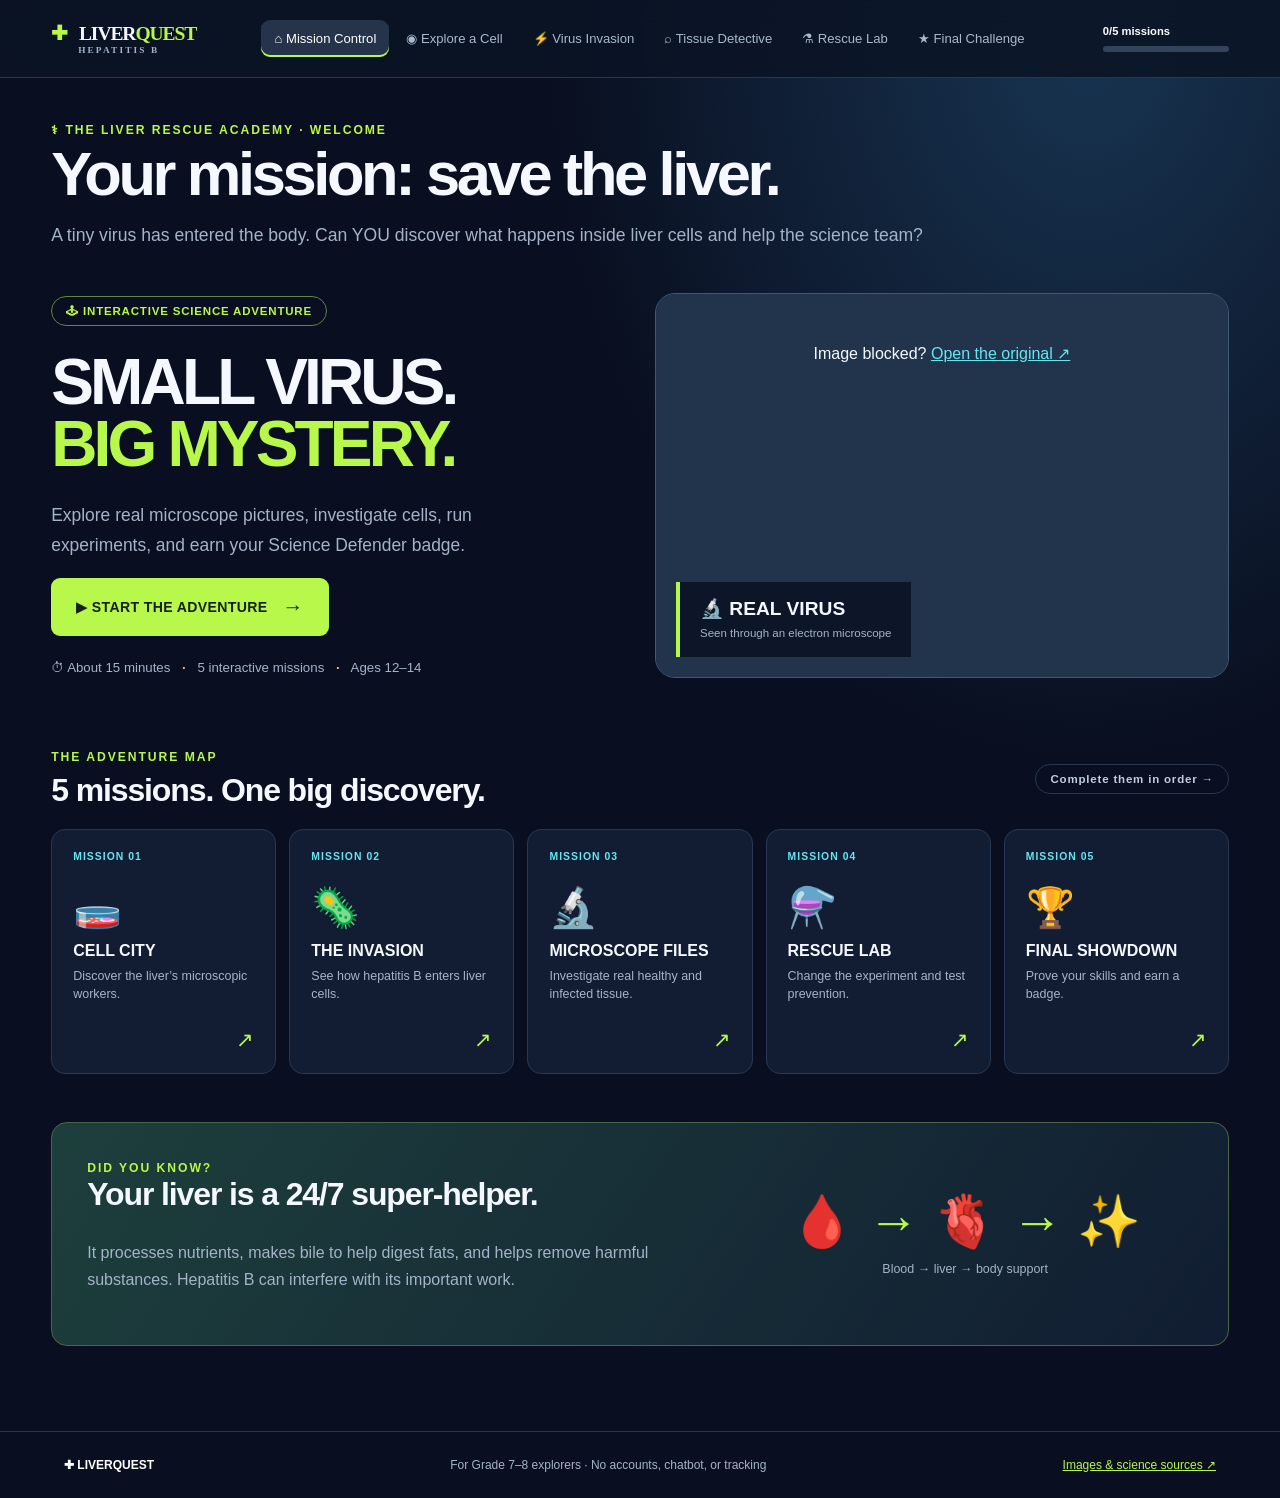
==== index.html @ 4922eaa5 "Add files via upload" ====
<!doctype html><html lang="en"><head><meta charset="utf-8"><meta name="viewport" content="width=device-width, initial-scale=1"><meta name="theme-color" content="#090f20"><meta name="description" content="A fun interactive Grade 7 and 8 science adventure to explore how hepatitis B affects cells and liver tissues."><link rel="stylesheet" href="style.css"><title>LiverQuest | Hepatitis B</title></head><body><div id="app"></div><script src="site.js" defer></script></body></html>
---- style.css ----
:root{--bg:#090f20;--panel:#121d34;--panel2:#182640;--line:#283852;--text:#f5f8ff;--muted:#a5b3c8;--lime:#b7f84a;--cyan:#64e6f1;--orange:#ffbb66;--pink:#ff8db0}*{box-sizing:border-box}html{scroll-behavior:smooth}body{margin:0;background:radial-gradient(ellipse at 85% 2%,#183451 0,transparent 35%),var(--bg);font:16px 'DM Sans',Arial,sans-serif;color:var(--text)}a{color:inherit}button,input{font:inherit}button{cursor:pointer}button:disabled{opacity:.45;cursor:not-allowed}button:focus-visible,a:focus-visible,input:focus-visible{outline:3px solid var(--lime);outline-offset:3px}h1,h2,h3,p{margin-top:0}h1,h2,h3{font-family:'Space Grotesk',Arial,sans-serif}h1{font-size:clamp(2.2rem,4.8vw,4rem);line-height:1.05;margin:.3rem 0 .9rem;letter-spacing:-.055em}h2{font-size:clamp(1.45rem,2.5vw,2.3rem);letter-spacing:-.035em}h3{font-size:1.2rem}p{color:var(--muted);line-height:1.7}strong,b{color:#fff}.site{max-width:1600px;margin:auto}.topbar{display:flex;align-items:center;gap:32px;border-bottom:1px solid var(--line);padding:20px clamp(18px,4vw,64px);background:#0b1426dd;position:sticky;top:0;z-index:10;backdrop-filter:blur(12px)}.logo{font-family:'Space Grotesk';font-size:1.22rem;text-decoration:none;font-weight:700;letter-spacing:-.055em;white-space:nowrap}.logo-icon{color:var(--lime);margin-right:8px}.logo .accent{color:var(--lime)}.logo small{display:block;letter-spacing:.23em;color:var(--muted);font-size:.58rem;padding-left:27px}.topbar nav{flex:1;display:flex;justify-content:center;gap:4px;flex-wrap:wrap}.topbar nav a{color:#aab9cd;text-decoration:none;font-size:.82rem;padding:11px 13px;border-radius:9px;transition:.2s}.topbar nav a:hover,.topbar nav a.active{background:#25334b;color:#fff}.topbar nav a.active{box-shadow:inset 0 -2px var(--lime)}.top-progress{width:126px;font-size:.7rem;white-space:nowrap}.progress-track{background:#33435b;height:6px;border-radius:100px;overflow:hidden;margin-top:9px}.progress-fill{background:var(--lime);height:100%;width:0;transition:width .3s}main{max-width:1320px;margin:auto;padding:45px clamp(18px,4vw,64px) 85px}.pagehead{margin-bottom:42px;max-width:900px}.pagehead>p{font-size:1.1rem}.eyebrow{color:var(--lime);font-size:.76rem;letter-spacing:.16em;font-weight:800}.pill,.chip{display:inline-flex;padding:8px 14px;border:1px solid #5f8547;border-radius:100px;font-size:.72rem;color:var(--lime);letter-spacing:.07em;font-weight:800}.chip{color:#c1cbe2;border-color:var(--line);white-space:nowrap}.btn{display:inline-flex;align-items:center;justify-content:center;gap:15px;padding:17px 25px;border-radius:9px;font-weight:800;text-decoration:none;border:0;font-size:.88rem;letter-spacing:.025em;transition:transform .2s}.btn:hover:not(:disabled){transform:translateY(-2px)}.btn.primary{background:var(--lime);color:#15221a}.btn.primary span{font-size:1.3rem}.btn.secondary{color:#fff;background:#253854;border:1px solid #49627c}.hero-grid{display:grid;grid-template-columns:1fr 1fr;gap:30px;align-items:stretch;min-height:370px}.hero-copy{display:flex;flex-direction:column;align-items:flex-start;justify-content:center}.hero-copy h2{font-size:clamp(2.7rem,5vw,5.4rem);line-height:.98;margin:25px 0;letter-spacing:-.06em}.hero-copy h2 em{font-style:normal;color:var(--lime)}.hero-copy p{max-width:470px;font-size:1.09rem}.hero-meta{font-size:.83rem;color:var(--muted);margin-top:24px}.hero-meta b{padding:0 8px;color:var(--orange)}.hero-photo{position:relative;background:#182b45;border-radius:20px;overflow:hidden;min-height:385px;border:1px solid #3e5976}.photo{background:#22344b;overflow:hidden}.photo img{display:block;width:100%;height:100%;object-fit:cover}.hero-photo>.photo{height:100%}.hero-photo img{object-fit:cover;filter:saturate(1.15)}.floating-label{position:absolute;bottom:20px;left:20px;background:#0b1427e9;padding:15px 20px;border-left:4px solid var(--lime);font-size:1.2rem;font-weight:800}.floating-label small{font-size:.72rem;color:var(--muted);font-weight:500}.section{margin-top:72px}.sectionline{display:flex;justify-content:space-between;align-items:center;gap:16px;margin-bottom:20px}.sectionline h2{margin:8px 0 0}.mission-grid{display:grid;grid-template-columns:repeat(5,1fr);gap:13px}.mission-card{background:var(--panel);border:1px solid var(--line);border-radius:14px;padding:21px;min-height:245px;display:flex;flex-direction:column;text-decoration:none;position:relative;transition:.2s}.mission-card:hover{background:#1a2a46;transform:translateY(-4px);border-color:var(--lime)}.mission-card.done{border-color:var(--lime)}.mission-card.done:after{content:'✓ COMPLETE';color:var(--lime);font-size:.65rem;position:absolute;top:21px;right:12px}.mission-no{font-size:.65rem;color:var(--cyan);letter-spacing:.1em;font-weight:800}.mission-icon{font-size:2.45rem;margin:23px 0 11px}.mission-card h3{font-size:1rem;margin-bottom:7px}.mission-card p{font-size:.78rem;line-height:1.5;margin-bottom:5px}.card-arrow{margin-top:auto;text-align:right;color:var(--lime);font-size:1.3rem}.fact-banner{border-radius:16px;border:1px solid #49664a;background:linear-gradient(125deg,#1d3f3c,#111d32);margin-top:48px;padding:35px;display:grid;grid-template-columns:1fr .7fr;align-items:center}.fact-banner p{max-width:570px}.fact-figure{text-align:center;font-size:3.2rem;color:var(--lime)}.fact-figure span{color:var(--lime)}.fact-figure small{display:block;color:var(--muted);font-size:.78rem;margin-top:10px}.two-col{display:grid;grid-template-columns:1.05fr .95fr;gap:24px;align-items:stretch}.two-col.compact{align-items:center;margin-top:20px}.panel{background:linear-gradient(165deg,#15213a,#10192e);border:1px solid var(--line);border-radius:17px;padding:26px;min-width:0}.panel-title{display:flex;gap:16px;align-items:center;margin-bottom:18px}.panel-title>span{font-size:2rem}.panel-title strong{display:block;font-family:'Space Grotesk'}.panel-title small{color:var(--muted);font-size:.83rem;line-height:1.6}.cell-stage{height:360px;border-radius:15px;display:grid;place-items:center;background:radial-gradient(circle,#22476b,#0c2137 72%);overflow:hidden}.cell-body{width:260px;height:260px;position:relative;background:#eea9ca;border:11px solid #f7d57b;transform:rotate(-10deg);border-radius:43% 56% 50% 43%;box-shadow:0 0 0 8px #f7bb7b22, inset 0 0 55px #ef75af}.cell-nucleus{position:absolute;top:70px;left:76px;width:100px;height:100px;background:radial-gradient(circle at 60% 40%,#6537a2 14%,#9b5bbc 16%,#b270db 70%);border-radius:50%;border:5px solid #7635ae}.mito{position:absolute;width:48px;height:24px;background:#ffa84d;border:3px solid #9a4b25;border-radius:70%;transform:rotate(30deg)}.m1{top:30px;left:30px}.m2{bottom:35px;right:28px}.m3{bottom:45px;left:18px}.hotspot{position:absolute;z-index:3;width:38px;height:38px;border-radius:50%;border:3px solid white;background:var(--lime);color:#12221b;font-weight:900;box-shadow:0 0 0 7px #b7f84a44;animation:pulse 2s infinite}.hotspot.visited{background:var(--cyan)}@keyframes pulse{50%{box-shadow:0 0 0 12px #b7f84a20}}.nucleus{top:95px;left:122px}.membrane{top:-20px;right:40px}.mitochondria{bottom:25px;right:24px}.cyto{bottom:24px;left:58px}.micro-caption,.caption{font-size:.76rem;color:var(--muted);margin-top:11px}.micro-caption a,.credit-list a{color:var(--cyan)}.info-panel h2{margin:20px 0}.mini-science{height:178px;background:#243e50;border-radius:12px;margin-top:20px}.mini-science img{object-fit:contain}.discovery-count{font-size:.8rem;color:var(--lime);font-weight:700}.challenge{margin-top:24px}.match-game{display:grid;grid-template-columns:1fr 1fr;gap:24px}.match-game>div{display:grid;gap:11px}.match-choice,.match-target,.answer,.quiz-option,.defence{background:#1a2c49;color:#eef6ff;border:1px solid #3b5475;border-radius:11px;padding:18px;text-align:left}.match-choice:hover,.match-target:hover,.answer:hover,.quiz-option:hover,.defence:hover{border-color:var(--lime)}.match-choice.selected,.tissue-photo.selected{outline:3px solid var(--cyan)}.match-choice.correct,.match-target.correct,.quiz-option.correct,.myth.solved{border-color:var(--lime);background:#244735}.quiz-option.wrong{background:#573047;border-color:var(--pink)}.feedback{min-height:30px;color:var(--cyan);margin-top:16px}.large-photo{height:290px;border-radius:12px}.callout{border-left:4px solid var(--lime);padding:15px 18px;background:#22334c;border-radius:4px;margin:18px 0}.callout p{margin:7px 0 0}.tiny{font-size:.78rem}.story-stage{display:grid;grid-template-columns:.9fr 1.1fr;gap:30px;align-items:center}.story-art{height:265px;display:grid;place-items:center;border-radius:12px;background:radial-gradient(circle,#304d63,#152940);font-size:4rem;text-align:center}.story-stage h3{font-size:1.6rem}.story-feedback{min-height:20px}.tissue-grid{display:grid;grid-template-columns:1fr 1fr;gap:20px}.tissue-photo{border:2px solid #3b5475;background:#1b2d46;text-align:left;padding:0 0 15px;border-radius:12px;overflow:hidden;color:#fff}.tissue-photo>.photo{height:240px;margin-bottom:12px}.tissue-photo strong,.tissue-photo span{display:inline-block;margin-left:15px}.tissue-photo span{color:var(--lime);font-size:.83rem}.report{padding:20px;background:#20304a;border-radius:10px;margin:18px 0}.quiz-mini{margin-top:22px}.answer-row{display:flex;gap:12px}.answer{flex:1;text-align:center}.divider-line{height:1px;background:var(--line);margin:25px 0}.two-col.compact .photo{height:280px;border-radius:12px}.slider-label{display:block;margin:25px 0 14px}input[type=range]{width:100%;accent-color:var(--lime)}.stages{display:flex;justify-content:space-between;font-size:.76rem;color:var(--muted)}.tissue-sim{height:250px;position:relative;background:#704d78;border-radius:12px;overflow:hidden;margin:20px 0;display:grid;place-items:center}.sim-cells{display:grid;grid-template-columns:repeat(7,1fr);gap:6px;z-index:1;width:94%}.sim-cell{height:44px;border-radius:35%;background:#f1a6b9;border:3px solid #f6cad3;display:grid;place-items:center;color:#75395d;font-size:1.6rem;transform:rotate(var(--rot))}.sim-cell.affected{background:#bd7390;color:#5d2845}.scar{position:absolute;inset:0;pointer-events:none;opacity:.8}.scar-1{background:linear-gradient(120deg,transparent 45%,#eedcb2 48%,transparent 51%)}.scar-2{background:linear-gradient(120deg,transparent 40%,#eedcb2 44%,#eedcb2 47%,transparent 51%),linear-gradient(40deg,transparent 45%,#eedcb2 48%,transparent 51%)}.scar-3{background:repeating-linear-gradient(65deg,transparent 0 32px,#eedcb2 37px 43px,transparent 49px 88px)}.myth{border-bottom:1px solid var(--line);padding:14px 0}.myth>span{display:block;font-weight:700;margin-bottom:9px}.myth>div{display:flex;gap:8px}.myth button{padding:7px 13px;background:#283f5e;color:white;border:1px solid #4d6684;border-radius:7px;font-size:.75rem}.myth-note{display:block;color:var(--cyan);margin-top:8px}.choices{display:grid;grid-template-columns:repeat(3,1fr);gap:14px}.defence{text-align:center;line-height:2;font-size:1.35rem}.defence b{font-size:.95rem}.final-layout{display:grid;grid-template-columns:1.7fr .8fr;gap:24px}.question{font-size:1.5rem;margin:25px 0}.quiz-options{display:grid;gap:11px}.quiz-option{display:flex;align-items:center;gap:16px;width:100%}.quiz-option span{border-radius:8px;background:#334f67;color:var(--lime);padding:8px 12px;font-weight:800}.badge-panel{text-align:center}.badge-emblem{width:180px;height:180px;margin:20px auto 30px;border:7px double var(--lime);background:#294a39;border-radius:50%;display:flex;flex-direction:column;justify-content:center;align-items:center;color:var(--lime);font-weight:900;font-size:2.5rem;transform:rotate(-10deg);box-shadow:0 0 70px #b7f84a22}.badge-emblem span{font-size:1.1rem;line-height:1.1}.badges-earned{text-align:left;margin-top:40px}.result-emoji{font-size:4rem}.credit-list{padding:8px 0 24px}.credit-list p{padding:13px 0;border-bottom:1px solid var(--line)}footer{padding:26px 5%;border-top:1px solid var(--line);display:flex;justify-content:space-between;gap:20px;color:var(--muted);font-size:.75rem}footer a{color:var(--lime)}.toast{position:fixed;right:20px;bottom:24px;padding:17px 23px;border-radius:10px;background:#b7f84a;color:#1a2a14;font-weight:800;opacity:0;transform:translateY(15px);pointer-events:none;transition:.25s;z-index:50}.toast.show{opacity:1;transform:translateY(0)}.image-error{padding:50px 18px;text-align:center}.image-error a{color:var(--cyan)}@media(max-width:1150px){.topbar{flex-wrap:wrap}.topbar nav{order:3;width:100%;justify-content:flex-start}.topbar nav a{font-size:.76rem}.top-progress{margin-left:auto}.mission-grid{grid-template-columns:repeat(3,1fr)}}@media(max-width:720px){main{padding-top:28px}.topbar{padding:12px 18px;gap:9px}.topbar nav{overflow:auto;flex-wrap:nowrap;justify-content:flex-start}.topbar nav a{white-space:nowrap}.hero-grid,.two-col,.story-stage,.final-layout,.fact-banner{grid-template-columns:1fr}.hero-photo{min-height:260px}.hero-copy h2{font-size:3.2rem}.mission-grid{grid-template-columns:repeat(2,1fr)}.mission-card{min-height:220px}.tissue-grid,.match-game,.choices{grid-template-columns:1fr}.sectionline{align-items:flex-start;flex-direction:column}.panel{padding:18px}.pagehead{margin-bottom:25px}.tissue-photo>.photo{height:200px}footer{flex-direction:column}.cell-stage{height:305px}}
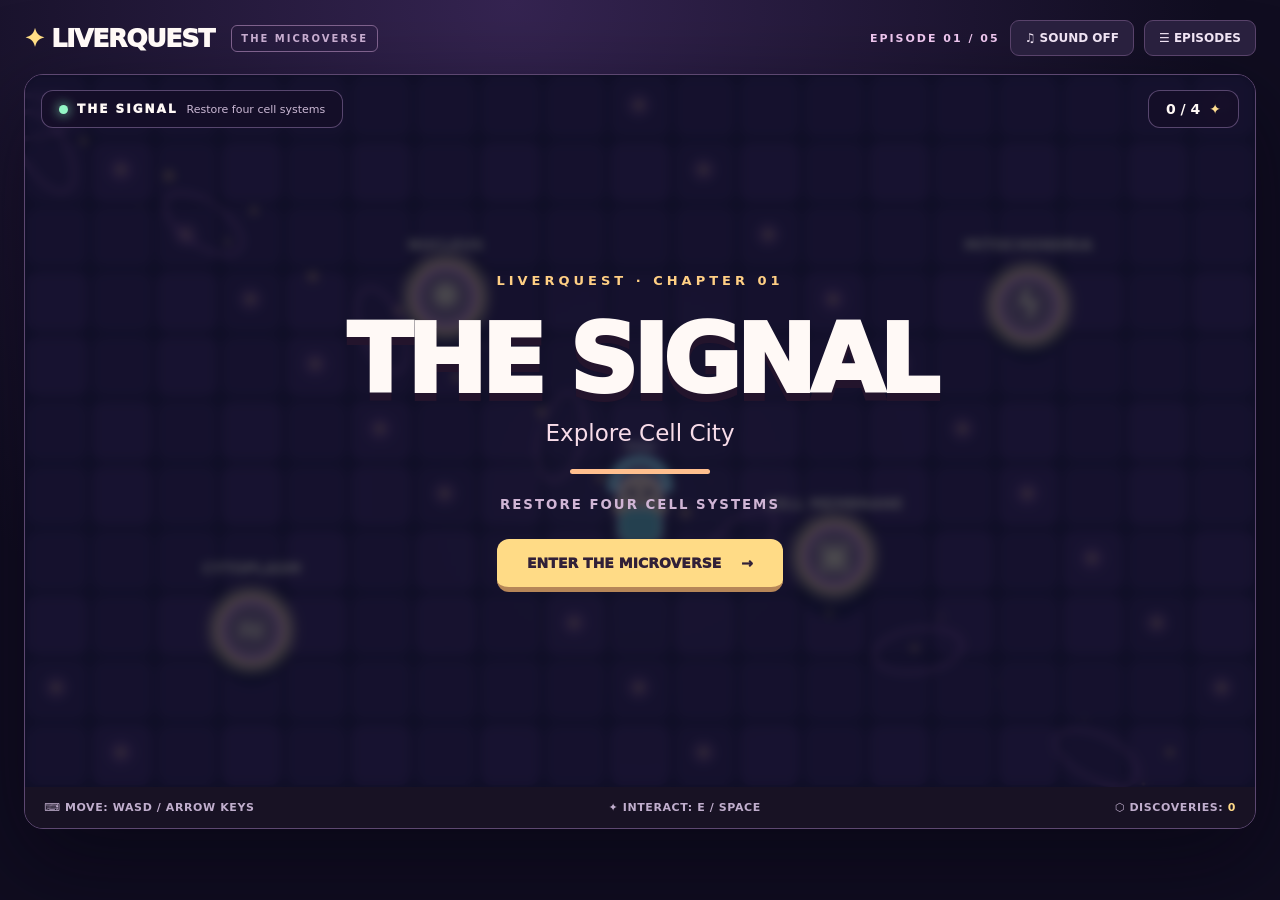
==== commit 9bd084a1: "Add files via upload" ====
--- a/index.html
+++ b/index.html
@@ -1 +1 @@
-<!doctype html><html lang="en"><head><meta charset="utf-8"><meta name="viewport" content="width=device-width, initial-scale=1"><meta name="theme-color" content="#090f20"><meta name="description" content="A fun interactive Grade 7 and 8 science adventure to explore how hepatitis B affects cells and liver tissues."><link rel="stylesheet" href="style.css"><title>LiverQuest | Hepatitis B</title></head><body><div id="app"></div><script src="site.js" defer></script></body></html>+<!doctype html><html lang="en"><head><meta charset="UTF-8"><meta name="viewport" content="width=device-width,initial-scale=1"><title>LiverQuest — The Microverse</title><link rel="stylesheet" href="game.css"></head><body><div id="app"></div><script src="game.js"></script></body></html>
--- a/game.css
+++ b/game.css
@@ -0,0 +1 @@
+:root{font-family:Inter,system-ui,Arial,sans-serif;color:#fff8f7;background:#100d20}*{box-sizing:border-box}body{margin:0;background:radial-gradient(ellipse at 40% 0%,#352451,#100d20 65%);color:#fff9f6}button{font:inherit;cursor:pointer}button:focus-visible,a:focus-visible{outline:3px solid #ffd278;outline-offset:3px}.game-shell{max-width:1440px;margin:0 auto;padding:20px 24px}.game-top{display:flex;align-items:center;justify-content:space-between;gap:15px;margin:0 0 18px;flex-wrap:wrap}.brand{font-size:25px;font-weight:1000;letter-spacing:-1.2px}.brand-star{color:#ffdd85}.tag{font-size:10px;letter-spacing:2px;font-weight:850;border:1px solid #7e618c;padding:7px 9px;border-radius:6px;margin-left:10px;color:#c7accf;vertical-align:middle}.top-right{display:flex;align-items:center;gap:10px;flex-wrap:wrap}#chapter-indicator{font-weight:900;font-size:11px;letter-spacing:2px;color:#edc5ed}.top-button{background:#29203e;border:1px solid #59436b;color:#efe3f3;padding:10px 14px;border-radius:9px;font-size:12px;font-weight:850}.game-layout{background:#211932;border:1px solid #5d4871;border-radius:19px;overflow:hidden;box-shadow:0 30px 90px #06041188}.game-stage{position:relative;overflow:hidden;background:#201635}#scene{display:block;width:100%;height:auto;aspect-ratio:1026 / 594;touch-action:none}.hud{position:absolute;top:15px;left:16px;right:16px;display:flex;justify-content:space-between;gap:8px;pointer-events:none}.hud-left,.hud-right{border:1px solid #9277ab88;background:#160f28dc;backdrop-filter:blur(8px);padding:10px 17px;border-radius:12px;display:flex;align-items:center;gap:9px}.hud-left{flex-wrap:wrap}.live-dot{width:9px;height:9px;border-radius:50%;background:#94f5c5;box-shadow:0 0 12px #94f5c5}.hud-left span:not(.live-dot){font-size:12px;letter-spacing:2px;font-weight:950}.hud-left small{font-size:11px;color:#cab8d4}.hud-right{font-size:14px;font-weight:900}.hud-medal{color:#ffde91}.game-bottom{display:flex;justify-content:space-between;flex-wrap:wrap;gap:12px;padding:14px 19px;background:#181224;color:#c0aecd;font-size:11px;font-weight:800;letter-spacing:.6px}.game-bottom b{color:#ffda88}.interaction-hint{position:absolute;bottom:14%;left:50%;transform:translateX(-50%);background:#ffdb91;color:#332341;padding:10px 18px;border-radius:10px;font-weight:950;font-size:12px;white-space:nowrap;box-shadow:0 6px 0 #9e6d4c}.interaction-hint[hidden]{display:none}.game-overlay{position:absolute;inset:0;display:grid;place-items:center;background:#090b21bb;backdrop-filter:blur(5px)}.game-overlay:empty{display:none}.chapter-card{text-align:center;padding:40px 50px;max-width:700px;animation:pop .4s ease-out}.chapter-kicker{color:#ffcf84;font-size:13px;font-weight:900;letter-spacing:4px}.chapter-big{font-size:clamp(45px,8vw,95px);font-weight:1000;letter-spacing:-5px;line-height:1.05;margin:22px 0 9px;text-shadow:0 8px 0 #23142c}.chapter-card p{font-size:23px;color:#f8dce9;margin:10px}.chapter-line{width:140px;height:5px;background:#ffbf8e;border-radius:5px;margin:23px auto}.chapter-card small{display:block;color:#d0b5d5;letter-spacing:2px;font-weight:900}.chapter-card button,.dialogue button{background:#ffdb86;border:none;border-bottom:5px solid #b68658;border-radius:12px;padding:16px 30px;margin-top:27px;font-size:14px;font-weight:1000;color:#312038}.chapter-card button span{margin-left:15px}.dialogue{position:absolute;left:2%;right:2%;bottom:3%;min-height:140px;display:flex;gap:17px;background:linear-gradient(120deg,#1c1733f5,#302248f5);border:2px solid #e9b5d4;border-radius:18px;padding:18px 25px;box-shadow:0 15px 60px #0008;z-index:5}.dialogue[hidden]{display:none}.dialog-avatar{min-width:85px;width:85px;height:85px;border-radius:20px;background:linear-gradient(130deg,#9b6be4,#59bfbe);display:grid;place-items:center;font-size:56px}.dialog-text{flex:1}.dialog-speaker{color:#ffda82;font-weight:1000;letter-spacing:2px;font-size:12px}.dialogue p{font-size:16px;line-height:1.5;color:#fff1ed;margin:8px 0}.dialogue button{margin-top:9px;padding:10px 17px;font-size:12px}.episode-modal{position:fixed;z-index:20;inset:0;background:#0c0927e8;display:grid;place-items:center;padding:18px;overflow-y:auto;backdrop-filter:blur(8px)}.episode-modal[hidden]{display:none}.episode-inner{position:relative;width:min(680px,100%);background:linear-gradient(135deg,#322449,#1a1933);padding:36px;border-radius:24px;border:2px solid #76588d;box-shadow:0 30px 70px #0009}.eyebrow{color:#f3c780;font-size:12px;font-weight:900;letter-spacing:3px}.episode-inner h2{font-size:32px;letter-spacing:-1px;margin:12px 0}.episode-inner p{color:#d9c2dc;line-height:1.6}.close-modal{position:absolute;top:16px;right:16px;background:#513958;border:0;color:#fff;border-radius:8px;padding:8px 12px}.episode-grid{display:grid;gap:10px;margin:24px 0}.episode-button{display:flex;align-items:center;gap:17px;width:100%;padding:13px 20px;background:#433052;color:white;border:1px solid #75598c;border-radius:12px;text-align:left}.episode-button:hover{background:#634674}.episode-no{font-size:24px;color:#ffcd80;font-weight:950}.episode-button b,.episode-button small{display:block}.episode-button small{color:#d8b9e0;margin-top:3px}.episode-status{margin-left:auto;font-size:26px;color:#ffda88}.episode-button.completed{border-color:#6ac9a5}.modal-foot{font-size:12px}.credit-link{color:#ffe0a6;font-weight:750}.touch{display:none;position:absolute;left:14px;right:14px;bottom:12px;align-items:end;justify-content:space-between;pointer-events:none}.touch button{pointer-events:auto;border:1px solid #ffe2b0aa;background:#251930d9;color:#fff0d7;font-size:22px;font-weight:900;border-radius:10px;touch-action:none}.dpad{display:grid;grid-template:repeat(2,48px)/repeat(3,48px);gap:4px}.dpad .up{grid-column:2;grid-row:1}.dpad .left{grid-column:1;grid-row:2}.dpad .down{grid-column:2;grid-row:2}.dpad .right{grid-column:3;grid-row:2}.touch .action{font-size:11px;padding:18px 12px;background:#e2aa69;color:#221b31;max-width:105px}@keyframes pop{from{opacity:0;transform:scale(.85)}to{opacity:1;transform:scale(1)}}@media(max-width:800px){.game-shell{padding:8px}.game-top{padding:8px}.brand{font-size:18px}.tag{display:none}.game-bottom{font-size:9px}.touch{display:flex}.hud{top:5px;left:5px;right:5px}.hud-left,.hud-right{padding:6px 8px}.hud-left small{display:none}.interaction-hint{bottom:35%;white-space:normal;max-width:80%;text-align:center;font-size:10px}.chapter-card{padding:15px}.chapter-big{letter-spacing:-2px}.chapter-card p{font-size:16px}.chapter-card button{margin-top:14px;padding:12px}.dialogue{bottom:1%;padding:10px;min-height:0}.dialog-avatar{min-width:44px;width:44px;height:44px;font-size:26px}.dialogue p{font-size:12px;margin:4px 0}.dialogue button{padding:7px;font-size:10px}.episode-inner{padding:20px}}
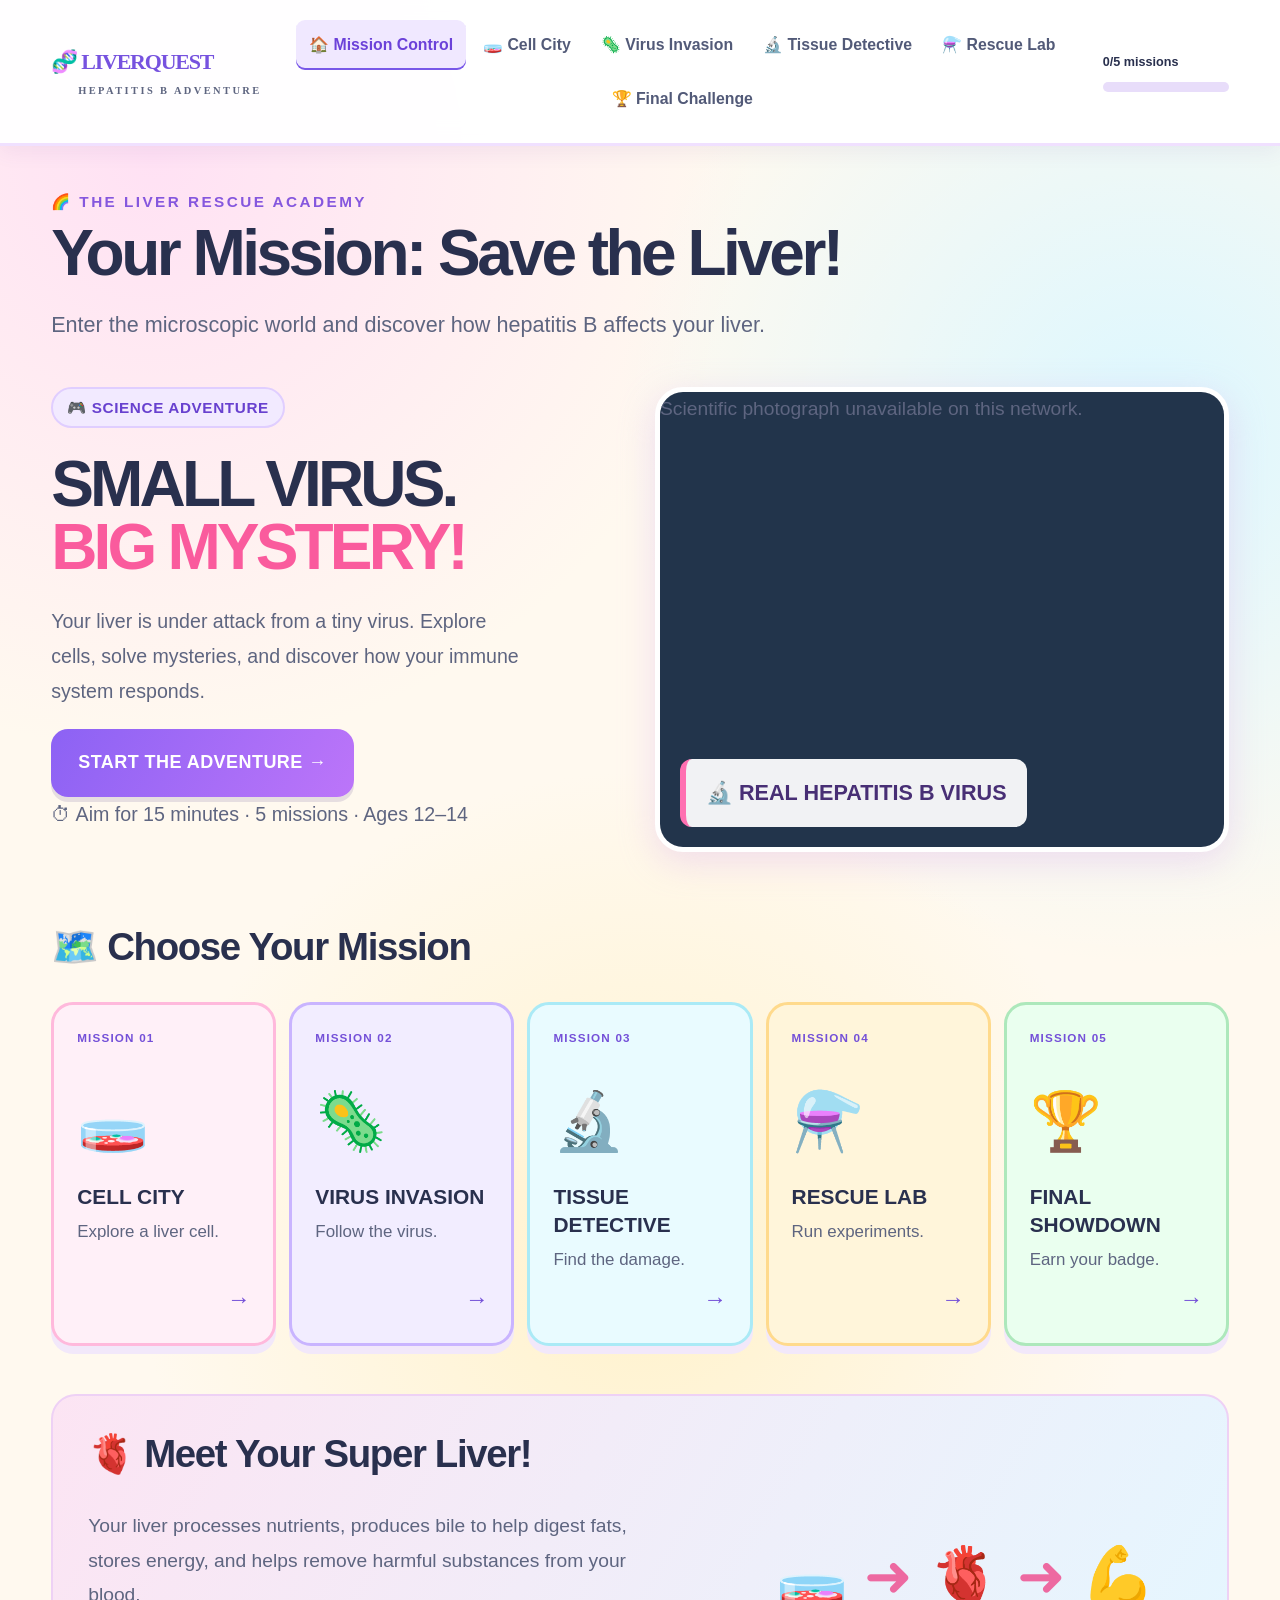
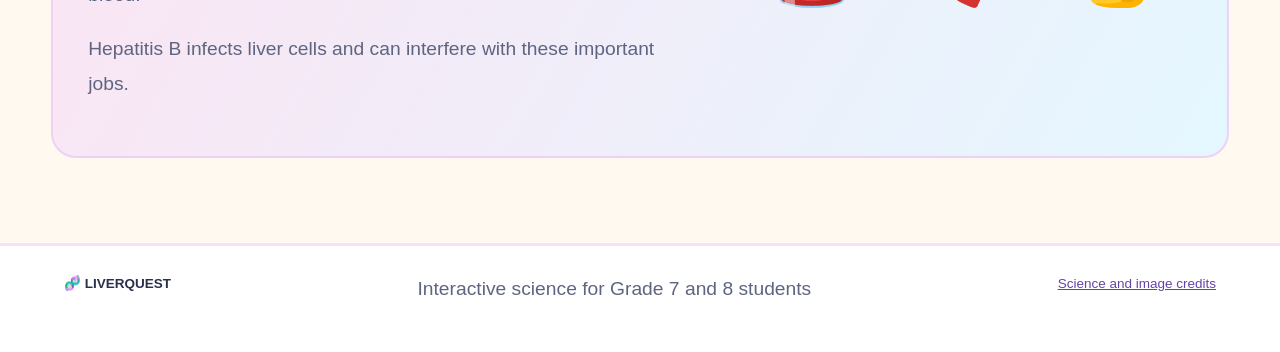
==== commit 847102b8: "Revise index.html for Hepatitis B Adventure" ====
--- a/index.html
+++ b/index.html
@@ -1 +1,14 @@
-<!doctype html><html lang="en"><head><meta charset="UTF-8"><meta name="viewport" content="width=device-width,initial-scale=1"><title>LiverQuest — The Microverse</title><link rel="stylesheet" href="game.css"></head><body><div id="app"></div><script src="game.js"></script></body></html>+
+<!DOCTYPE html>
+<html lang="en">
+<head>
+  <meta charset="UTF-8">
+  <meta name="viewport" content="width=device-width, initial-scale=1.0">
+  <title>LiverQuest — Hepatitis B Adventure</title>
+  <link rel="stylesheet" href="style.css">
+</head>
+<body>
+  <div id="app"></div>
+  <script src="site.js"></script>
+</body>
+</html>
--- a/style.css
+++ b/style.css
@@ -0,0 +1,1488 @@
+:root{--bg:#090f20;--panel:#121d34;--panel2:#182640;--line:#283852;--text:#f5f8ff;--muted:#a5b3c8;--lime:#b7f84a;--cyan:#64e6f1;--orange:#ffbb66;--pink:#ff8db0}*{box-sizing:border-box}html{scroll-behavior:smooth}body{margin:0;background:radial-gradient(ellipse at 85% 2%,#183451 0,transparent 35%),var(--bg);font:16px 'DM Sans',Arial,sans-serif;color:var(--text)}a{color:inherit}button,input{font:inherit}button{cursor:pointer}button:disabled{opacity:.45;cursor:not-allowed}button:focus-visible,a:focus-visible,input:focus-visible{outline:3px solid var(--lime);outline-offset:3px}h1,h2,h3,p{margin-top:0}h1,h2,h3{font-family:'Space Grotesk',Arial,sans-serif}h1{font-size:clamp(2.2rem,4.8vw,4rem);line-height:1.05;margin:.3rem 0 .9rem;letter-spacing:-.055em}h2{font-size:clamp(1.45rem,2.5vw,2.3rem);letter-spacing:-.035em}h3{font-size:1.2rem}p{color:var(--muted);line-height:1.7}strong,b{color:#fff}.site{max-width:1600px;margin:auto}.topbar{display:flex;align-items:center;gap:32px;border-bottom:1px solid var(--line);padding:20px clamp(18px,4vw,64px);background:#0b1426dd;position:sticky;top:0;z-index:10;backdrop-filter:blur(12px)}.logo{font-family:'Space Grotesk';font-size:1.22rem;text-decoration:none;font-weight:700;letter-spacing:-.055em;white-space:nowrap}.logo-icon{color:var(--lime);margin-right:8px}.logo .accent{color:var(--lime)}.logo small{display:block;letter-spacing:.23em;color:var(--muted);font-size:.58rem;padding-left:27px}.topbar nav{flex:1;display:flex;justify-content:center;gap:4px;flex-wrap:wrap}.topbar nav a{color:#aab9cd;text-decoration:none;font-size:.82rem;padding:11px 13px;border-radius:9px;transition:.2s}.topbar nav a:hover,.topbar nav a.active{background:#25334b;color:#fff}.topbar nav a.active{box-shadow:inset 0 -2px var(--lime)}.top-progress{width:126px;font-size:.7rem;white-space:nowrap}.progress-track{background:#33435b;height:6px;border-radius:100px;overflow:hidden;margin-top:9px}.progress-fill{background:var(--lime);height:100%;width:0;transition:width .3s}main{max-width:1320px;margin:auto;padding:45px clamp(18px,4vw,64px) 85px}.pagehead{margin-bottom:42px;max-width:900px}.pagehead>p{font-size:1.1rem}.eyebrow{color:var(--lime);font-size:.76rem;letter-spacing:.16em;font-weight:800}.pill,.chip{display:inline-flex;padding:8px 14px;border:1px solid #5f8547;border-radius:100px;font-size:.72rem;color:var(--lime);letter-spacing:.07em;font-weight:800}.chip{color:#c1cbe2;border-color:var(--line);white-space:nowrap}.btn{display:inline-flex;align-items:center;justify-content:center;gap:15px;padding:17px 25px;border-radius:9px;font-weight:800;text-decoration:none;border:0;font-size:.88rem;letter-spacing:.025em;transition:transform .2s}.btn:hover:not(:disabled){transform:translateY(-2px)}.btn.primary{background:var(--lime);color:#15221a}.btn.primary span{font-size:1.3rem}.btn.secondary{color:#fff;background:#253854;border:1px solid #49627c}.hero-grid{display:grid;grid-template-columns:1fr 1fr;gap:30px;align-items:stretch;min-height:370px}.hero-copy{display:flex;flex-direction:column;align-items:flex-start;justify-content:center}.hero-copy h2{font-size:clamp(2.7rem,5vw,5.4rem);line-height:.98;margin:25px 0;letter-spacing:-.06em}.hero-copy h2 em{font-style:normal;color:var(--lime)}.hero-copy p{max-width:470px;font-size:1.09rem}.hero-meta{font-size:.83rem;color:var(--muted);margin-top:24px}.hero-meta b{padding:0 8px;color:var(--orange)}.hero-photo{position:relative;background:#182b45;border-radius:20px;overflow:hidden;min-height:385px;border:1px solid #3e5976}.photo{background:#22344b;overflow:hidden}.photo img{display:block;width:100%;height:100%;object-fit:cover}.hero-photo>.photo{height:100%}.hero-photo img{object-fit:cover;filter:saturate(1.15)}.floating-label{position:absolute;bottom:20px;left:20px;background:#0b1427e9;padding:15px 20px;border-left:4px solid var(--lime);font-size:1.2rem;font-weight:800}.floating-label small{font-size:.72rem;color:var(--muted);font-weight:500}.section{margin-top:72px}.sectionline{display:flex;justify-content:space-between;align-items:center;gap:16px;margin-bottom:20px}.sectionline h2{margin:8px 0 0}.mission-grid{display:grid;grid-template-columns:repeat(5,1fr);gap:13px}.mission-card{background:var(--panel);border:1px solid var(--line);border-radius:14px;padding:21px;min-height:245px;display:flex;flex-direction:column;text-decoration:none;position:relative;transition:.2s}.mission-card:hover{background:#1a2a46;transform:translateY(-4px);border-color:var(--lime)}.mission-card.done{border-color:var(--lime)}.mission-card.done:after{content:'✓ COMPLETE';color:var(--lime);font-size:.65rem;position:absolute;top:21px;right:12px}.mission-no{font-size:.65rem;color:var(--cyan);letter-spacing:.1em;font-weight:800}.mission-icon{font-size:2.45rem;margin:23px 0 11px}.mission-card h3{font-size:1rem;margin-bottom:7px}.mission-card p{font-size:.78rem;line-height:1.5;margin-bottom:5px}.card-arrow{margin-top:auto;text-align:right;color:var(--lime);font-size:1.3rem}.fact-banner{border-radius:16px;border:1px solid #49664a;background:linear-gradient(125deg,#1d3f3c,#111d32);margin-top:48px;padding:35px;display:grid;grid-template-columns:1fr .7fr;align-items:center}.fact-banner p{max-width:570px}.fact-figure{text-align:center;font-size:3.2rem;color:var(--lime)}.fact-figure span{color:var(--lime)}.fact-figure small{display:block;color:var(--muted);font-size:.78rem;margin-top:10px}.two-col{display:grid;grid-template-columns:1.05fr .95fr;gap:24px;align-items:stretch}.two-col.compact{align-items:center;margin-top:20px}.panel{background:linear-gradient(165deg,#15213a,#10192e);border:1px solid var(--line);border-radius:17px;padding:26px;min-width:0}.panel-title{display:flex;gap:16px;align-items:center;margin-bottom:18px}.panel-title>span{font-size:2rem}.panel-title strong{display:block;font-family:'Space Grotesk'}.panel-title small{color:var(--muted);font-size:.83rem;line-height:1.6}.cell-stage{height:360px;border-radius:15px;display:grid;place-items:center;background:radial-gradient(circle,#22476b,#0c2137 72%);overflow:hidden}.cell-body{width:260px;height:260px;position:relative;background:#eea9ca;border:11px solid #f7d57b;transform:rotate(-10deg);border-radius:43% 56% 50% 43%;box-shadow:0 0 0 8px #f7bb7b22, inset 0 0 55px #ef75af}.cell-nucleus{position:absolute;top:70px;left:76px;width:100px;height:100px;background:radial-gradient(circle at 60% 40%,#6537a2 14%,#9b5bbc 16%,#b270db 70%);border-radius:50%;border:5px solid #7635ae}.mito{position:absolute;width:48px;height:24px;background:#ffa84d;border:3px solid #9a4b25;border-radius:70%;transform:rotate(30deg)}.m1{top:30px;left:30px}.m2{bottom:35px;right:28px}.m3{bottom:45px;left:18px}.hotspot{position:absolute;z-index:3;width:38px;height:38px;border-radius:50%;border:3px solid white;background:var(--lime);color:#12221b;font-weight:900;box-shadow:0 0 0 7px #b7f84a44;animation:pulse 2s infinite}.hotspot.visited{background:var(--cyan)}@keyframes pulse{50%{box-shadow:0 0 0 12px #b7f84a20}}.nucleus{top:95px;left:122px}.membrane{top:-20px;right:40px}.mitochondria{bottom:25px;right:24px}.cyto{bottom:24px;left:58px}.micro-caption,.caption{font-size:.76rem;color:var(--muted);margin-top:11px}.micro-caption a,.credit-list a{color:var(--cyan)}.info-panel h2{margin:20px 0}.mini-science{height:178px;background:#243e50;border-radius:12px;margin-top:20px}.mini-science img{object-fit:contain}.discovery-count{font-size:.8rem;color:var(--lime);font-weight:700}.challenge{margin-top:24px}.match-game{display:grid;grid-template-columns:1fr 1fr;gap:24px}.match-game>div{display:grid;gap:11px}.match-choice,.match-target,.answer,.quiz-option,.defence{background:#1a2c49;color:#eef6ff;border:1px solid #3b5475;border-radius:11px;padding:18px;text-align:left}.match-choice:hover,.match-target:hover,.answer:hover,.quiz-option:hover,.defence:hover{border-color:var(--lime)}.match-choice.selected,.tissue-photo.selected{outline:3px solid var(--cyan)}.match-choice.correct,.match-target.correct,.quiz-option.correct,.myth.solved{border-color:var(--lime);background:#244735}.quiz-option.wrong{background:#573047;border-color:var(--pink)}.feedback{min-height:30px;color:var(--cyan);margin-top:16px}.large-photo{height:290px;border-radius:12px}.callout{border-left:4px solid var(--lime);padding:15px 18px;background:#22334c;border-radius:4px;margin:18px 0}.callout p{margin:7px 0 0}.tiny{font-size:.78rem}.story-stage{display:grid;grid-template-columns:.9fr 1.1fr;gap:30px;align-items:center}.story-art{height:265px;display:grid;place-items:center;border-radius:12px;background:radial-gradient(circle,#304d63,#152940);font-size:4rem;text-align:center}.story-stage h3{font-size:1.6rem}.story-feedback{min-height:20px}.tissue-grid{display:grid;grid-template-columns:1fr 1fr;gap:20px}.tissue-photo{border:2px solid #3b5475;background:#1b2d46;text-align:left;padding:0 0 15px;border-radius:12px;overflow:hidden;color:#fff}.tissue-photo>.photo{height:240px;margin-bottom:12px}.tissue-photo strong,.tissue-photo span{display:inline-block;margin-left:15px}.tissue-photo span{color:var(--lime);font-size:.83rem}.report{padding:20px;background:#20304a;border-radius:10px;margin:18px 0}.quiz-mini{margin-top:22px}.answer-row{display:flex;gap:12px}.answer{flex:1;text-align:center}.divider-line{height:1px;background:var(--line);margin:25px 0}.two-col.compact .photo{height:280px;border-radius:12px}.slider-label{display:block;margin:25px 0 14px}input[type=range]{width:100%;accent-color:var(--lime)}.stages{display:flex;justify-content:space-between;font-size:.76rem;color:var(--muted)}.tissue-sim{height:250px;position:relative;background:#704d78;border-radius:12px;overflow:hidden;margin:20px 0;display:grid;place-items:center}.sim-cells{display:grid;grid-template-columns:repeat(7,1fr);gap:6px;z-index:1;width:94%}.sim-cell{height:44px;border-radius:35%;background:#f1a6b9;border:3px solid #f6cad3;display:grid;place-items:center;color:#75395d;font-size:1.6rem;transform:rotate(var(--rot))}.sim-cell.affected{background:#bd7390;color:#5d2845}.scar{position:absolute;inset:0;pointer-events:none;opacity:.8}.scar-1{background:linear-gradient(120deg,transparent 45%,#eedcb2 48%,transparent 51%)}.scar-2{background:linear-gradient(120deg,transparent 40%,#eedcb2 44%,#eedcb2 47%,transparent 51%),linear-gradient(40deg,transparent 45%,#eedcb2 48%,transparent 51%)}.scar-3{background:repeating-linear-gradient(65deg,transparent 0 32px,#eedcb2 37px 43px,transparent 49px 88px)}.myth{border-bottom:1px solid var(--line);padding:14px 0}.myth>span{display:block;font-weight:700;margin-bottom:9px}.myth>div{display:flex;gap:8px}.myth button{padding:7px 13px;background:#283f5e;color:white;border:1px solid #4d6684;border-radius:7px;font-size:.75rem}.myth-note{display:block;color:var(--cyan);margin-top:8px}.choices{display:grid;grid-template-columns:repeat(3,1fr);gap:14px}.defence{text-align:center;line-height:2;font-size:1.35rem}.defence b{font-size:.95rem}.final-layout{display:grid;grid-template-columns:1.7fr .8fr;gap:24px}.question{font-size:1.5rem;margin:25px 0}.quiz-options{display:grid;gap:11px}.quiz-option{display:flex;align-items:center;gap:16px;width:100%}.quiz-option span{border-radius:8px;background:#334f67;color:var(--lime);padding:8px 12px;font-weight:800}.badge-panel{text-align:center}.badge-emblem{width:180px;height:180px;margin:20px auto 30px;border:7px double var(--lime);background:#294a39;border-radius:50%;display:flex;flex-direction:column;justify-content:center;align-items:center;color:var(--lime);font-weight:900;font-size:2.5rem;transform:rotate(-10deg);box-shadow:0 0 70px #b7f84a22}.badge-emblem span{font-size:1.1rem;line-height:1.1}.badges-earned{text-align:left;margin-top:40px}.result-emoji{font-size:4rem}.credit-list{padding:8px 0 24px}.credit-list p{padding:13px 0;border-bottom:1px solid var(--line)}footer{padding:26px 5%;border-top:1px solid var(--line);display:flex;justify-content:space-between;gap:20px;color:var(--muted);font-size:.75rem}footer a{color:var(--lime)}.toast{position:fixed;right:20px;bottom:24px;padding:17px 23px;border-radius:10px;background:#b7f84a;color:#1a2a14;font-weight:800;opacity:0;transform:translateY(15px);pointer-events:none;transition:.25s;z-index:50}.toast.show{opacity:1;transform:translateY(0)}.image-error{padding:50px 18px;text-align:center}.image-error a{color:var(--cyan)}@media(max-width:1150px){.topbar{flex-wrap:wrap}.topbar nav{order:3;width:100%;justify-content:flex-start}.topbar nav a{font-size:.76rem}.top-progress{margin-left:auto}.mission-grid{grid-template-columns:repeat(3,1fr)}}@media(max-width:720px){main{padding-top:28px}.topbar{padding:12px 18px;gap:9px}.topbar nav{overflow:auto;flex-wrap:nowrap;justify-content:flex-start}.topbar nav a{white-space:nowrap}.hero-grid,.two-col,.story-stage,.final-layout,.fact-banner{grid-template-columns:1fr}.hero-photo{min-height:260px}.hero-copy h2{font-size:3.2rem}.mission-grid{grid-template-columns:repeat(2,1fr)}.mission-card{min-height:220px}.tissue-grid,.match-game,.choices{grid-template-columns:1fr}.sectionline{align-items:flex-start;flex-direction:column}.panel{padding:18px}.pagehead{margin-bottom:25px}.tissue-photo>.photo{height:200px}footer{flex-direction:column}.cell-stage{height:305px}}
+
+/* =========================================
+   LIVERQUEST: BRIGHT COLOURFUL THEME
+   Paste at the END of style.css
+   ========================================= */
+
+:root {
+  --bg: #fff9ef;
+  --panel: #ffffff;
+  --panel2: #fff3fc;
+  --line: #ecdff4;
+  --text: #29304e;
+  --muted: #5e6580;
+  --lime: #7858e8;
+  --cyan: #00a3aa;
+  --orange: #ffad42;
+  --pink: #ff70b1;
+}
+
+body {
+  background:
+    radial-gradient(circle at 12% 8%, #ffe1f4, transparent 28%),
+    radial-gradient(circle at 90% 22%, #dcf7ff, transparent 28%),
+    radial-gradient(circle at 50% 65%, #fff2cc, transparent 35%),
+    #fff9ef;
+  color: var(--text);
+}
+
+h1, h2, h3, strong, b {
+  color: #29304e;
+}
+
+p {
+  color: #5e6580;
+}
+
+.topbar {
+  background: rgba(255,255,255,.95);
+  border-bottom: 3px solid #f0e0ff;
+  box-shadow: 0 5px 20px rgba(96,60,150,.08);
+}
+
+.logo, .logo .accent {
+  color: #7652df;
+}
+
+.logo-icon {
+  color: #ff70b1;
+}
+
+.topbar nav a {
+  color: #525a78;
+  font-weight: 700;
+}
+
+.topbar nav a:hover,
+.topbar nav a.active {
+  color: #6b41d9;
+  background: #f0e8ff;
+}
+
+.progress-track {
+  background: #e8ddfa;
+  height: 10px;
+}
+
+.progress-fill {
+  background: linear-gradient(90deg,#ff79b8,#7b5cf1);
+}
+
+.eyebrow {
+  color: #8557de;
+}
+
+.pill, .chip {
+  color: #6841cf;
+  background: #f2eaff;
+  border: 2px solid #e0ceff;
+  letter-spacing: .04em;
+}
+
+.btn {
+  border-radius: 18px;
+  box-shadow: 0 5px 0 rgba(65,38,126,.13);
+}
+
+.btn.primary {
+  background: linear-gradient(120deg,#8c62f4,#bc75f9);
+  color: white;
+}
+
+.btn.secondary {
+  background: white;
+  color: #6841cf;
+  border: 2px solid #d7c5f9;
+}
+
+.btn:hover:not(:disabled) {
+  transform: translateY(-3px) scale(1.02);
+}
+
+.panel {
+  background: #ffffff;
+  border: 2px solid #eee0f8;
+  border-radius: 25px;
+  box-shadow: 0 10px 24px rgba(107,77,155,.08);
+}
+
+.mission-card {
+  background: white;
+  border: 3px solid #eee2f8;
+  border-radius: 24px;
+  box-shadow: 0 8px 0 #f2e8fa;
+}
+
+.mission-card:nth-child(1) {
+  background: #fff0f8;
+  border-color: #ffb9dc;
+}
+.mission-card:nth-child(2) {
+  background: #f2edff;
+  border-color: #c9b4ff;
+}
+.mission-card:nth-child(3) {
+  background: #e9fbff;
+  border-color: #aaeaf6;
+}
+.mission-card:nth-child(4) {
+  background: #fff5da;
+  border-color: #ffda8c;
+}
+.mission-card:nth-child(5) {
+  background: #eaffef;
+  border-color: #ade8bb;
+}
+
+.mission-card:hover {
+  background: #fff;
+  transform: translateY(-7px) rotate(-1deg);
+  border-color: #8a64ed;
+}
+
+.mission-no, .card-arrow,
+.mission-card.done:after {
+  color: #7450d8;
+}
+
+.mission-icon {
+  font-size: 3rem;
+}
+
+.hero-copy h2 em {
+  color: #fa5b9d;
+}
+
+.hero-photo {
+  background: #fff;
+  border: 5px solid white;
+  border-radius: 28px;
+  box-shadow: 0 10px 35px #dfb9eb70;
+}
+
+.floating-label {
+  background: #ffffffef;
+  color: #482f75;
+  border-left: 6px solid #ff70b1;
+  border-radius: 12px;
+}
+
+.floating-label small {
+  color: #59617d;
+}
+
+.fact-banner {
+  background: linear-gradient(120deg,#fce4f3,#e4f7ff);
+  border: 2px solid #eed1f5;
+  border-radius: 25px;
+}
+
+.fact-figure, .fact-figure span {
+  color: #ed69a1;
+}
+
+.cell-stage {
+  background: linear-gradient(145deg,#e6faff,#fff0fa);
+  border: 3px dashed #d7b3f5;
+  border-radius: 22px;
+}
+
+.info-panel h2 {
+  color: #6545be;
+}
+
+.match-choice,
+.match-target,
+.answer,
+.quiz-option,
+.defence {
+  background: #f6f0ff;
+  color: #37304f;
+  border: 2px solid #dbc8fa;
+  border-radius: 16px;
+  font-weight: 700;
+}
+
+.match-choice:hover,
+.match-target:hover,
+.answer:hover,
+.quiz-option:hover,
+.defence:hover {
+  background: #ebe0ff;
+  border-color: #8660ea;
+}
+
+.match-choice.selected {
+  background: #ffe3f0;
+  outline: 3px solid #ff82ba;
+}
+
+.match-choice.correct,
+.match-target.correct,
+.quiz-option.correct,
+.myth.solved {
+  background: #dcfae7;
+  border-color: #45bc85;
+}
+
+.quiz-option.wrong {
+  background: #ffe2eb;
+  border-color: #ff718c;
+}
+
+.feedback, .discovery-count {
+  color: #6841cf;
+  font-weight: 700;
+}
+
+.callout {
+  background: #f0eaff;
+  border-left: 5px solid #9868eb;
+  border-radius: 13px;
+}
+
+.report {
+  background: #effaff;
+  border: 2px solid #caedf5;
+  color: #37435f;
+  border-radius: 17px;
+}
+
+.tissue-photo {
+  background: #fff9fd;
+  border: 3px solid #e8c7f4;
+  border-radius: 19px;
+  color: #303853;
+}
+
+.tissue-photo span {
+  color: #7652df;
+}
+
+.story-art {
+  background: linear-gradient(130deg,#ffe6f5,#e1f6ff);
+  color: #392c62;
+  border: 3px solid #f1d6f6;
+}
+
+.tissue-sim {
+  background: #f8dbf2;
+}
+
+.sim-cell {
+  color: #773b6c;
+}
+
+.micro-caption, .caption, .tiny {
+  color: #646b80;
+}
+
+footer {
+  background: white;
+  border-top: 3px solid #f1e2fa;
+}
+
+footer, footer a {
+  color: #6544a5;
+}
+
+/* New Cell City image */
+.cell-city-visual {
+  background: linear-gradient(130deg,#e5f8ff,#ffecf6);
+  border-radius: 22px;
+  padding: 18px;
+  border: 3px solid #dbc5ff;
+  text-align: center;
+}
+
+.cell-city-visual img {
+  display: block;
+  width: 100%;
+  max-height: 390px;
+  object-fit: contain;
+  margin: auto;
+  background: white;
+  border-radius: 18px;
+}
+
+.cell-part-buttons {
+  display: grid;
+  grid-template-columns: repeat(2,1fr);
+  gap: 12px;
+  margin-top: 16px;
+}
+
+.cell-part-buttons button {
+  padding: 15px 10px;
+  background: white;
+  color: #4e377e;
+  border: 2px solid #d8bdf6;
+  border-radius: 16px;
+  font-weight: 800;
+  cursor: pointer;
+}
+
+.cell-part-buttons button:hover,
+.cell-part-buttons button:focus-visible {
+  background: #ffe5f2;
+  border-color: #ed78b0;
+}
+
+.cell-part-buttons button.visited {
+  background: #dcfae7;
+  border-color: #62c993;
+}
+
+.cell-city-caption {
+  margin-top: 12px;
+  font-size: .82rem;
+  color: #626783;
+}
+
+/* Beginner tissue activity */
+.tissue-kid-card {
+  background: #fff;
+  border: 3px solid #e5cdf8;
+  border-radius: 22px;
+  padding: 22px;
+  text-align: center;
+}
+
+.tissue-kid-card img {
+  width: 100%;
+  height: 220px;
+  object-fit: contain;
+  background: #faf4ff;
+  border-radius: 16px;
+}
+
+.tissue-kid-card h3 {
+  margin: 16px 0 8px;
+}
+
+.tissue-kid-card p {
+  font-size: .94rem;
+}
+
+.tissue-kid-card button {
+  background: #865fe7;
+  border: 0;
+  color: white;
+  border-radius: 14px;
+  padding: 13px 20px;
+  font-weight: 800;
+  cursor: pointer;
+}
+
+.tissue-kid-card button:hover {
+  background: #aa67ed;
+}
+
+.tissue-explainer {
+  background: #fff3d8;
+  border: 2px solid #ffd68b;
+  border-radius: 18px;
+  padding: 20px;
+  margin: 25px 0;
+}
+
+.tissue-explainer p {
+  margin-bottom: 0;
+}
+
+.tissue-discovery {
+  background: #e9fbf0;
+  padding: 18px;
+  border: 2px solid #8cdbac;
+  border-radius: 15px;
+  margin: 15px 0;
+}
+
+@media(max-width:700px) {
+  .cell-part-buttons {
+    grid-template-columns: 1fr 1fr;
+  }
+
+  .cell-city-visual img {
+    max-height: 280px;
+  }
+
+  .tissue-kid-card img {
+    height: 180px;
+  }
+}
+
+/* =========================================
+   LIVERQUEST: BRIGHT COLOURFUL THEME
+   Paste at the END of style.css
+   ========================================= */
+
+:root {
+  --bg: #fff9ef;
+  --panel: #ffffff;
+  --panel2: #fff3fc;
+  --line: #ecdff4;
+  --text: #29304e;
+  --muted: #5e6580;
+  --lime: #7858e8;
+  --cyan: #00a3aa;
+  --orange: #ffad42;
+  --pink: #ff70b1;
+}
+
+body {
+  background:
+    radial-gradient(circle at 12% 8%, #ffe1f4, transparent 28%),
+    radial-gradient(circle at 90% 22%, #dcf7ff, transparent 28%),
+    radial-gradient(circle at 50% 65%, #fff2cc, transparent 35%),
+    #fff9ef;
+  color: var(--text);
+}
+
+h1, h2, h3, strong, b {
+  color: #29304e;
+}
+
+p {
+  color: #5e6580;
+}
+
+.topbar {
+  background: rgba(255,255,255,.95);
+  border-bottom: 3px solid #f0e0ff;
+  box-shadow: 0 5px 20px rgba(96,60,150,.08);
+}
+
+.logo, .logo .accent {
+  color: #7652df;
+}
+
+.logo-icon {
+  color: #ff70b1;
+}
+
+.topbar nav a {
+  color: #525a78;
+  font-weight: 700;
+}
+
+.topbar nav a:hover,
+.topbar nav a.active {
+  color: #6b41d9;
+  background: #f0e8ff;
+}
+
+.progress-track {
+  background: #e8ddfa;
+  height: 10px;
+}
+
+.progress-fill {
+  background: linear-gradient(90deg,#ff79b8,#7b5cf1);
+}
+
+.eyebrow {
+  color: #8557de;
+}
+
+.pill, .chip {
+  color: #6841cf;
+  background: #f2eaff;
+  border: 2px solid #e0ceff;
+  letter-spacing: .04em;
+}
+
+.btn {
+  border-radius: 18px;
+  box-shadow: 0 5px 0 rgba(65,38,126,.13);
+}
+
+.btn.primary {
+  background: linear-gradient(120deg,#8c62f4,#bc75f9);
+  color: white;
+}
+
+.btn.secondary {
+  background: white;
+  color: #6841cf;
+  border: 2px solid #d7c5f9;
+}
+
+.btn:hover:not(:disabled) {
+  transform: translateY(-3px) scale(1.02);
+}
+
+.panel {
+  background: #ffffff;
+  border: 2px solid #eee0f8;
+  border-radius: 25px;
+  box-shadow: 0 10px 24px rgba(107,77,155,.08);
+}
+
+.mission-card {
+  background: white;
+  border: 3px solid #eee2f8;
+  border-radius: 24px;
+  box-shadow: 0 8px 0 #f2e8fa;
+}
+
+.mission-card:nth-child(1) {
+  background: #fff0f8;
+  border-color: #ffb9dc;
+}
+.mission-card:nth-child(2) {
+  background: #f2edff;
+  border-color: #c9b4ff;
+}
+.mission-card:nth-child(3) {
+  background: #e9fbff;
+  border-color: #aaeaf6;
+}
+.mission-card:nth-child(4) {
+  background: #fff5da;
+  border-color: #ffda8c;
+}
+.mission-card:nth-child(5) {
+  background: #eaffef;
+  border-color: #ade8bb;
+}
+
+.mission-card:hover {
+  background: #fff;
+  transform: translateY(-7px) rotate(-1deg);
+  border-color: #8a64ed;
+}
+
+.mission-no, .card-arrow,
+.mission-card.done:after {
+  color: #7450d8;
+}
+
+.mission-icon {
+  font-size: 3rem;
+}
+
+.hero-copy h2 em {
+  color: #fa5b9d;
+}
+
+.hero-photo {
+  background: #fff;
+  border: 5px solid white;
+  border-radius: 28px;
+  box-shadow: 0 10px 35px #dfb9eb70;
+}
+
+.floating-label {
+  background: #ffffffef;
+  color: #482f75;
+  border-left: 6px solid #ff70b1;
+  border-radius: 12px;
+}
+
+.floating-label small {
+  color: #59617d;
+}
+
+.fact-banner {
+  background: linear-gradient(120deg,#fce4f3,#e4f7ff);
+  border: 2px solid #eed1f5;
+  border-radius: 25px;
+}
+
+.fact-figure, .fact-figure span {
+  color: #ed69a1;
+}
+
+.cell-stage {
+  background: linear-gradient(145deg,#e6faff,#fff0fa);
+  border: 3px dashed #d7b3f5;
+  border-radius: 22px;
+}
+
+.info-panel h2 {
+  color: #6545be;
+}
+
+.match-choice,
+.match-target,
+.answer,
+.quiz-option,
+.defence {
+  background: #f6f0ff;
+  color: #37304f;
+  border: 2px solid #dbc8fa;
+  border-radius: 16px;
+  font-weight: 700;
+}
+
+.match-choice:hover,
+.match-target:hover,
+.answer:hover,
+.quiz-option:hover,
+.defence:hover {
+  background: #ebe0ff;
+  border-color: #8660ea;
+}
+
+.match-choice.selected {
+  background: #ffe3f0;
+  outline: 3px solid #ff82ba;
+}
+
+.match-choice.correct,
+.match-target.correct,
+.quiz-option.correct,
+.myth.solved {
+  background: #dcfae7;
+  border-color: #45bc85;
+}
+
+.quiz-option.wrong {
+  background: #ffe2eb;
+  border-color: #ff718c;
+}
+
+.feedback, .discovery-count {
+  color: #6841cf;
+  font-weight: 700;
+}
+
+.callout {
+  background: #f0eaff;
+  border-left: 5px solid #9868eb;
+  border-radius: 13px;
+}
+
+.report {
+  background: #effaff;
+  border: 2px solid #caedf5;
+  color: #37435f;
+  border-radius: 17px;
+}
+
+.tissue-photo {
+  background: #fff9fd;
+  border: 3px solid #e8c7f4;
+  border-radius: 19px;
+  color: #303853;
+}
+
+.tissue-photo span {
+  color: #7652df;
+}
+
+.story-art {
+  background: linear-gradient(130deg,#ffe6f5,#e1f6ff);
+  color: #392c62;
+  border: 3px solid #f1d6f6;
+}
+
+.tissue-sim {
+  background: #f8dbf2;
+}
+
+.sim-cell {
+  color: #773b6c;
+}
+
+.micro-caption, .caption, .tiny {
+  color: #646b80;
+}
+
+footer {
+  background: white;
+  border-top: 3px solid #f1e2fa;
+}
+
+footer, footer a {
+  color: #6544a5;
+}
+
+/* New Cell City image */
+.cell-city-visual {
+  background: linear-gradient(130deg,#e5f8ff,#ffecf6);
+  border-radius: 22px;
+  padding: 18px;
+  border: 3px solid #dbc5ff;
+  text-align: center;
+}
+
+.cell-city-visual img {
+  display: block;
+  width: 100%;
+  max-height: 390px;
+  object-fit: contain;
+  margin: auto;
+  background: white;
+  border-radius: 18px;
+}
+
+.cell-part-buttons {
+  display: grid;
+  grid-template-columns: repeat(2,1fr);
+  gap: 12px;
+  margin-top: 16px;
+}
+
+.cell-part-buttons button {
+  padding: 15px 10px;
+  background: white;
+  color: #4e377e;
+  border: 2px solid #d8bdf6;
+  border-radius: 16px;
+  font-weight: 800;
+  cursor: pointer;
+}
+
+.cell-part-buttons button:hover,
+.cell-part-buttons button:focus-visible {
+  background: #ffe5f2;
+  border-color: #ed78b0;
+}
+
+.cell-part-buttons button.visited {
+  background: #dcfae7;
+  border-color: #62c993;
+}
+
+.cell-city-caption {
+  margin-top: 12px;
+  font-size: .82rem;
+  color: #626783;
+}
+
+/* Beginner tissue activity */
+.tissue-kid-card {
+  background: #fff;
+  border: 3px solid #e5cdf8;
+  border-radius: 22px;
+  padding: 22px;
+  text-align: center;
+}
+
+.tissue-kid-card img {
+  width: 100%;
+  height: 220px;
+  object-fit: contain;
+  background: #faf4ff;
+  border-radius: 16px;
+}
+
+.tissue-kid-card h3 {
+  margin: 16px 0 8px;
+}
+
+.tissue-kid-card p {
+  font-size: .94rem;
+}
+
+.tissue-kid-card button {
+  background: #865fe7;
+  border: 0;
+  color: white;
+  border-radius: 14px;
+  padding: 13px 20px;
+  font-weight: 800;
+  cursor: pointer;
+}
+
+.tissue-kid-card button:hover {
+  background: #aa67ed;
+}
+
+.tissue-explainer {
+  background: #fff3d8;
+  border: 2px solid #ffd68b;
+  border-radius: 18px;
+  padding: 20px;
+  margin: 25px 0;
+}
+
+.tissue-explainer p {
+  margin-bottom: 0;
+}
+
+.tissue-discovery {
+  background: #e9fbf0;
+  padding: 18px;
+  border: 2px solid #8cdbac;
+  border-radius: 15px;
+  margin: 15px 0;
+}
+
+@media(max-width:700px) {
+  .cell-part-buttons {
+    grid-template-columns: 1fr 1fr;
+  }
+
+  .cell-city-visual img {
+    max-height: 280px;
+  }
+
+  .tissue-kid-card img {
+    height: 180px;
+  }
+}
+
+/* ==========================================
+   LIVERQUEST - VISUAL & FONT UPGRADE
+   Paste at the END of style.css
+   ========================================== */
+
+html {
+  font-size: 18px;
+  scroll-behavior: smooth;
+}
+
+body {
+  font-size: 1.05rem;
+  line-height: 1.75;
+}
+
+p, li {
+  font-size: 1.07rem;
+  line-height: 1.8;
+}
+
+h1 {
+  font-size: clamp(2.5rem, 5vw, 4.5rem);
+  line-height: 1.12;
+}
+
+h2 {
+  font-size: clamp(1.75rem, 3vw, 2.6rem);
+  line-height: 1.2;
+}
+
+h3 {
+  font-size: 1.4rem;
+  line-height: 1.35;
+}
+
+.pagehead > p {
+  font-size: 1.2rem;
+}
+
+.panel {
+  padding: clamp(22px, 3vw, 38px);
+  border-radius: 25px;
+  box-shadow: 0 10px 30px rgba(103, 65, 150, .10);
+}
+
+.btn, button {
+  font-size: 1rem;
+}
+
+.btn {
+  padding: 18px 27px;
+  border-radius: 17px;
+}
+
+.match-choice,
+.match-target,
+.quiz-option,
+.answer,
+.defence {
+  font-size: 1.05rem;
+  line-height: 1.5;
+  padding: 20px;
+}
+
+.caption,
+.micro-caption,
+.tiny {
+  font-size: .9rem;
+  line-height: 1.6;
+}
+
+.eyebrow, .pill, .chip {
+  font-size: .85rem;
+  line-height: 1.4;
+}
+
+.mission-card {
+  min-height: 280px;
+  padding: 23px;
+  border-radius: 22px;
+}
+
+.mission-card h3 {
+  font-size: 1.16rem;
+}
+
+.mission-card p {
+  font-size: .94rem;
+  line-height: 1.65;
+}
+
+.mission-icon {
+  font-size: 3.2rem;
+}
+
+.topbar nav a {
+  font-size: .88rem;
+}
+
+.panel,
+.mission-card,
+.tissue-kid-card {
+  transition: transform .2s, box-shadow .2s;
+}
+
+.mission-card:hover {
+  transform: translateY(-6px);
+  box-shadow: 0 13px 22px rgba(120, 70, 180, .16);
+}
+
+.photo img,
+.new-science-image img {
+  border-radius: 16px;
+}
+
+.large-photo {
+  height: 360px;
+}
+
+.mini-science {
+  height: 260px;
+}
+
+.cell-stage {
+  min-height: 420px;
+}
+
+.cell-city-visual img {
+  max-height: 480px;
+}
+
+.tissue-comparison {
+  gap: 24px;
+}
+
+.tissue-picture {
+  min-height: 300px;
+}
+
+.tissue-key {
+  font-size: 1rem;
+  line-height: 1.9;
+}
+
+.tissue-activity-button,
+.cell-discover,
+.cell-part-buttons button {
+  font-size: 1rem;
+  padding: 17px;
+}
+
+.science-expansion {
+  margin: 28px 0;
+  padding: clamp(22px, 3vw, 34px);
+  border: 3px solid #e4c9fb;
+  border-radius: 25px;
+  background: linear-gradient(135deg, #ffffff, #fff1fa);
+  box-shadow: 0 8px 24px rgba(100, 65, 150, .09);
+}
+
+.science-expansion h2 {
+  color: #7041bd;
+}
+
+.science-expansion h3 {
+  color: #6840b3;
+}
+
+.science-expansion p {
+  color: #4b526a;
+}
+
+.science-highlight {
+  border-left: 6px solid #ff91c1;
+  background: #fff0f7;
+  padding: 18px 22px;
+  border-radius: 12px;
+  margin: 18px 0;
+}
+
+.science-options {
+  display: grid;
+  gap: 13px;
+  margin: 18px 0;
+}
+
+.science-option {
+  width: 100%;
+  text-align: left;
+  padding: 20px;
+  background: #f5eeff;
+  border: 2px solid #ceb2f5;
+  color: #403164;
+  border-radius: 17px;
+  font-size: 1.07rem;
+  font-weight: 700;
+  cursor: pointer;
+}
+
+.science-option:hover {
+  background: #eadbff;
+  border-color: #8b63e9;
+}
+
+.science-option:disabled {
+  opacity: 1;
+  cursor: default;
+}
+
+.science-option.correct {
+  background: #d7f9e4;
+  border-color: #32ad76;
+}
+
+.science-option.wrong {
+  background: #ffe3ec;
+  border-color: #eb6b91;
+}
+
+.science-response {
+  font-size: 1.08rem;
+  font-weight: 650;
+  background: #edfaff;
+  padding: 17px;
+  border-radius: 13px;
+  min-height: 66px;
+}
+
+.science-step {
+  display: inline-block;
+  background: #e8dcff;
+  color: #633bb0;
+  padding: 8px 15px;
+  border-radius: 50px;
+  font-size: .85rem;
+  font-weight: 800;
+  margin-bottom: 15px;
+}
+
+.science-next {
+  background: #8258e3;
+  border: 0;
+  color: white;
+  padding: 16px 25px;
+  border-radius: 15px;
+  font-weight: 800;
+  cursor: pointer;
+}
+
+.science-next:hover {
+  background: #6539c0;
+}
+
+.science-next:disabled {
+  opacity: .5;
+}
+
+.science-visual {
+  display: flex;
+  flex-wrap: wrap;
+  justify-content: center;
+  align-items: center;
+  gap: 12px;
+  padding: 25px 12px;
+  margin: 18px 0;
+  border-radius: 20px;
+  background: linear-gradient(125deg, #fce5f3, #e7faff);
+}
+
+.science-visual span {
+  font-size: clamp(2.1rem, 5vw, 3.5rem);
+}
+
+.science-arrow {
+  color: #7c55db;
+  font-weight: 900;
+}
+
+@media (max-width: 800px) {
+  html { font-size: 16px; }
+
+  .panel { padding: 22px; }
+
+  .mission-card { min-height: 230px; }
+
+  .tissue-comparison {
+    grid-template-columns: 1fr;
+  }
+
+  .science-expansion { padding: 20px; }
+}
+
+/* CLEAN CELL CITY AND TISSUE DETECTIVE STYLES */
+
+.clean-cell-visual {
+  background: linear-gradient(140deg,#e9faff,#fff0f8);
+  border: 3px solid #d9bbfa;
+  border-radius: 22px;
+  padding: 12px;
+}
+
+.clean-cell-visual svg {
+  display: block;
+  width: 100%;
+  height: auto;
+}
+
+.cell-choices {
+  display: grid;
+  grid-template-columns: repeat(2,minmax(0,1fr));
+  gap: 12px;
+  margin-top: 18px;
+}
+
+.cell-choices button {
+  padding: 16px 10px;
+  font-size: 1rem;
+  font-weight: 800;
+  border: 2px solid #aa93ed;
+  background: #f3eaff;
+  color: #52329a;
+  border-radius: 15px;
+  cursor: pointer;
+}
+
+.cell-choices button:hover,
+.cell-choices button.selected {
+  background: #dff7ed;
+  border-color: #45ba85;
+}
+
+.kid-tissue-grid {
+  display: grid;
+  grid-template-columns: repeat(2,minmax(0,1fr));
+  gap: 20px;
+  margin: 24px 0;
+}
+
+.kid-tissue-card {
+  background: #fff5fa;
+  border: 2px solid #ecd1f2;
+  border-radius: 22px;
+  padding: 18px;
+  text-align: center;
+}
+
+.kid-tissue-card:nth-child(2) {
+  background: #fff0e2;
+  border-color: #ffcaab;
+}
+
+.kid-tissue-picture {
+  display: grid;
+  grid-template-columns: repeat(5,minmax(0,1fr));
+  gap: 6px;
+  background: #f9deed;
+  position: relative;
+  border-radius: 16px;
+  padding: 18px 10px;
+  margin: 16px 0;
+  min-height: 220px;
+}
+
+.kid-cell {
+  aspect-ratio: 1;
+  background: #f4a8c2;
+  border: 3px solid #d9709d;
+  border-radius: 40%;
+  display: grid;
+  place-items: center;
+  position: relative;
+}
+
+.kid-cell i {
+  display: block;
+  width: 38%;
+  aspect-ratio: 1;
+  background: #9254bf;
+  border-radius: 50%;
+}
+
+.kid-cell.hurt {
+  background: #ffc382;
+  border-color: #ea855b;
+  transform: rotate(-12deg);
+}
+
+.kid-cell.hurt::after {
+  content: "✕";
+  position: absolute;
+  color: #af2347;
+  font-size: 1.5rem;
+  font-weight: bold;
+}
+
+.immune-marker {
+  position: absolute;
+  display: grid;
+  place-items: center;
+  background: #7bcaff;
+  color: #165e91;
+  border: 3px solid #2383c0;
+  border-radius: 50%;
+  width: 30px;
+  height: 30px;
+  font-size: 1.2rem;
+  font-weight: bold;
+}
+
+.scar-marker {
+  display: none;
+  position: absolute;
+  top: 8px;
+  bottom: 8px;
+  left: 48%;
+  width: 13px;
+  border-radius: 10px;
+  background: repeating-linear-gradient(
+    0deg,
+    #d5a95e 0 8px,
+    #fff0ba 8px 16px
+  );
+  transform: rotate(14deg);
+}
+
+.scar-marker.visible {
+  display: block;
+}
+
+.info-panel {
+  font-size: 1.08rem;
+}
+
+.info-panel #part-title {
+  font-size: 1.8rem;
+}
+
+@media (max-width:700px) {
+  .kid-tissue-grid {
+    grid-template-columns: 1fr;
+  }
+}
+
+/* MISSION 3 - VISIBLE TISSUE COMPARISON */
+
+.kid-tissue-grid {
+  display: grid;
+  grid-template-columns: repeat(2, minmax(0, 1fr));
+  gap: 24px;
+  margin: 24px 0;
+}
+
+.kid-tissue-card {
+  background: #fff6fc;
+  border: 3px solid #ecc9ed;
+  border-radius: 24px;
+  padding: 20px;
+  text-align: center;
+}
+
+.kid-tissue-card:nth-child(2) {
+  background: #fff2e7;
+  border-color: #ffbc92;
+}
+
+.kid-tissue-picture {
+  position: relative;
+  display: grid;
+  grid-template-columns: repeat(5, minmax(0, 1fr));
+  gap: 7px;
+  padding: 20px 10px;
+  margin: 18px 0;
+  min-height: 270px;
+  background: #fae1ee;
+  border: 3px solid #e7b5d5;
+  border-radius: 20px;
+}
+
+.kid-tissue-card:nth-child(2) .kid-tissue-picture {
+  background: #ffe0c8;
+  border-color: #ffc08c;
+}
+
+.kid-cell {
+  position: relative;
+  display: grid;
+  place-items: center;
+  min-width: 0;
+  aspect-ratio: 1;
+  background: #f4a8c2;
+  border: 3px solid #d9709d;
+  border-radius: 42%;
+}
+
+.kid-cell i {
+  display: block;
+  width: 40%;
+  aspect-ratio: 1;
+  background: #9254bf;
+  border-radius: 50%;
+}
+
+.kid-cell.hurt {
+  background: #ffc382;
+  border-color: #ea855b;
+  transform: rotate(-10deg);
+}
+
+.kid-cell.hurt::after {
+  content: "✕";
+  position: absolute;
+  color: #ae2648;
+  font-size: 27px;
+  font-weight: 900;
+}
+
+.immune-marker {
+  position: absolute;
+  display: grid;
+  place-items: center;
+  width: 32px;
+  height: 32px;
+  border-radius: 50%;
+  background: #80d3ff;
+  border: 3px solid #258bc4;
+  color: #126399;
+  font-size: 21px;
+  font-weight: 900;
+  z-index: 2;
+}
+
+.scar-marker {
+  display: none;
+  position: absolute;
+  top: 10px;
+  bottom: 10px;
+  left: 48%;
+  width: 14px;
+  transform: rotate(14deg);
+  border-radius: 10px;
+  background: repeating-linear-gradient(
+    0deg,
+    #d5a95e 0 9px,
+    #fff0ba 9px 18px
+  );
+  z-index: 3;
+}
+
+.scar-marker.visible {
+  display: block;
+}
+
+@media (max-width: 750px) {
+  .kid-tissue-grid {
+    grid-template-columns: 1fr;
+  }
+}
+
+/* TISSUE DETECTIVE COLOUR LEGEND */
+
+.tissue-legend {
+  background: linear-gradient(135deg,#fff6fc,#eef9ff);
+  border: 3px solid #e4cbf7;
+  border-radius: 24px;
+  padding: 26px;
+  margin: 25px 0;
+}
+
+.tissue-legend h3 {
+  color: #6744b7;
+  font-size: 1.6rem;
+}
+
+.tissue-legend-grid {
+  display: grid;
+  grid-template-columns: repeat(2,minmax(0,1fr));
+  gap: 15px;
+  margin-top: 20px;
+}
+
+.legend-item {
+  display: flex;
+  align-items: center;
+  gap: 15px;
+  background: white;
+  border: 2px solid #e9daf3;
+  border-radius: 16px;
+  padding: 16px;
+}
+
+.legend-item strong {
+  display: block;
+  color: #40345c;
+  font-size: 1rem;
+}
+
+.legend-item p {
+  color: #596077;
+  margin: 5px 0 0;
+  font-size: .9rem;
+  line-height: 1.5;
+}
+
+.legend-symbol {
+  flex-shrink: 0;
+  width: 44px;
+  height: 44px;
+  display: grid;
+  place-items: center;
+  font-size: 27px;
+  font-weight: 900;
+}
+
+.healthy-symbol {
+  background: #f4a8c2;
+  border: 3px solid #d9709d;
+  border-radius: 40%;
+}
+
+.nucleus-symbol {
+  background: #9254bf;
+  border-radius: 50%;
+}
+
+.injured-symbol {
+  background: #ffc382;
+  border: 3px solid #ea855b;
+  color: #ae2648;
+  border-radius: 40%;
+}
+
+.immune-symbol {
+  background: #80d3ff;
+  border: 3px solid #258bc4;
+  color: #126399;
+  border-radius: 50%;
+}
+
+.scar-symbol {
+  background: repeating-linear-gradient(
+    0deg,
+    #d5a95e 0 9px,
+    #fff0ba 9px 18px
+  );
+  border-radius: 7px;
+}
+
+.legend-note {
+  background: #fff2d8;
+  border-radius: 14px;
+  padding: 15px;
+  margin-top: 20px;
+  font-size: .95rem;
+}
+
+@media(max-width:700px) {
+  .tissue-legend-grid {
+    grid-template-columns: 1fr;
+  }
+}
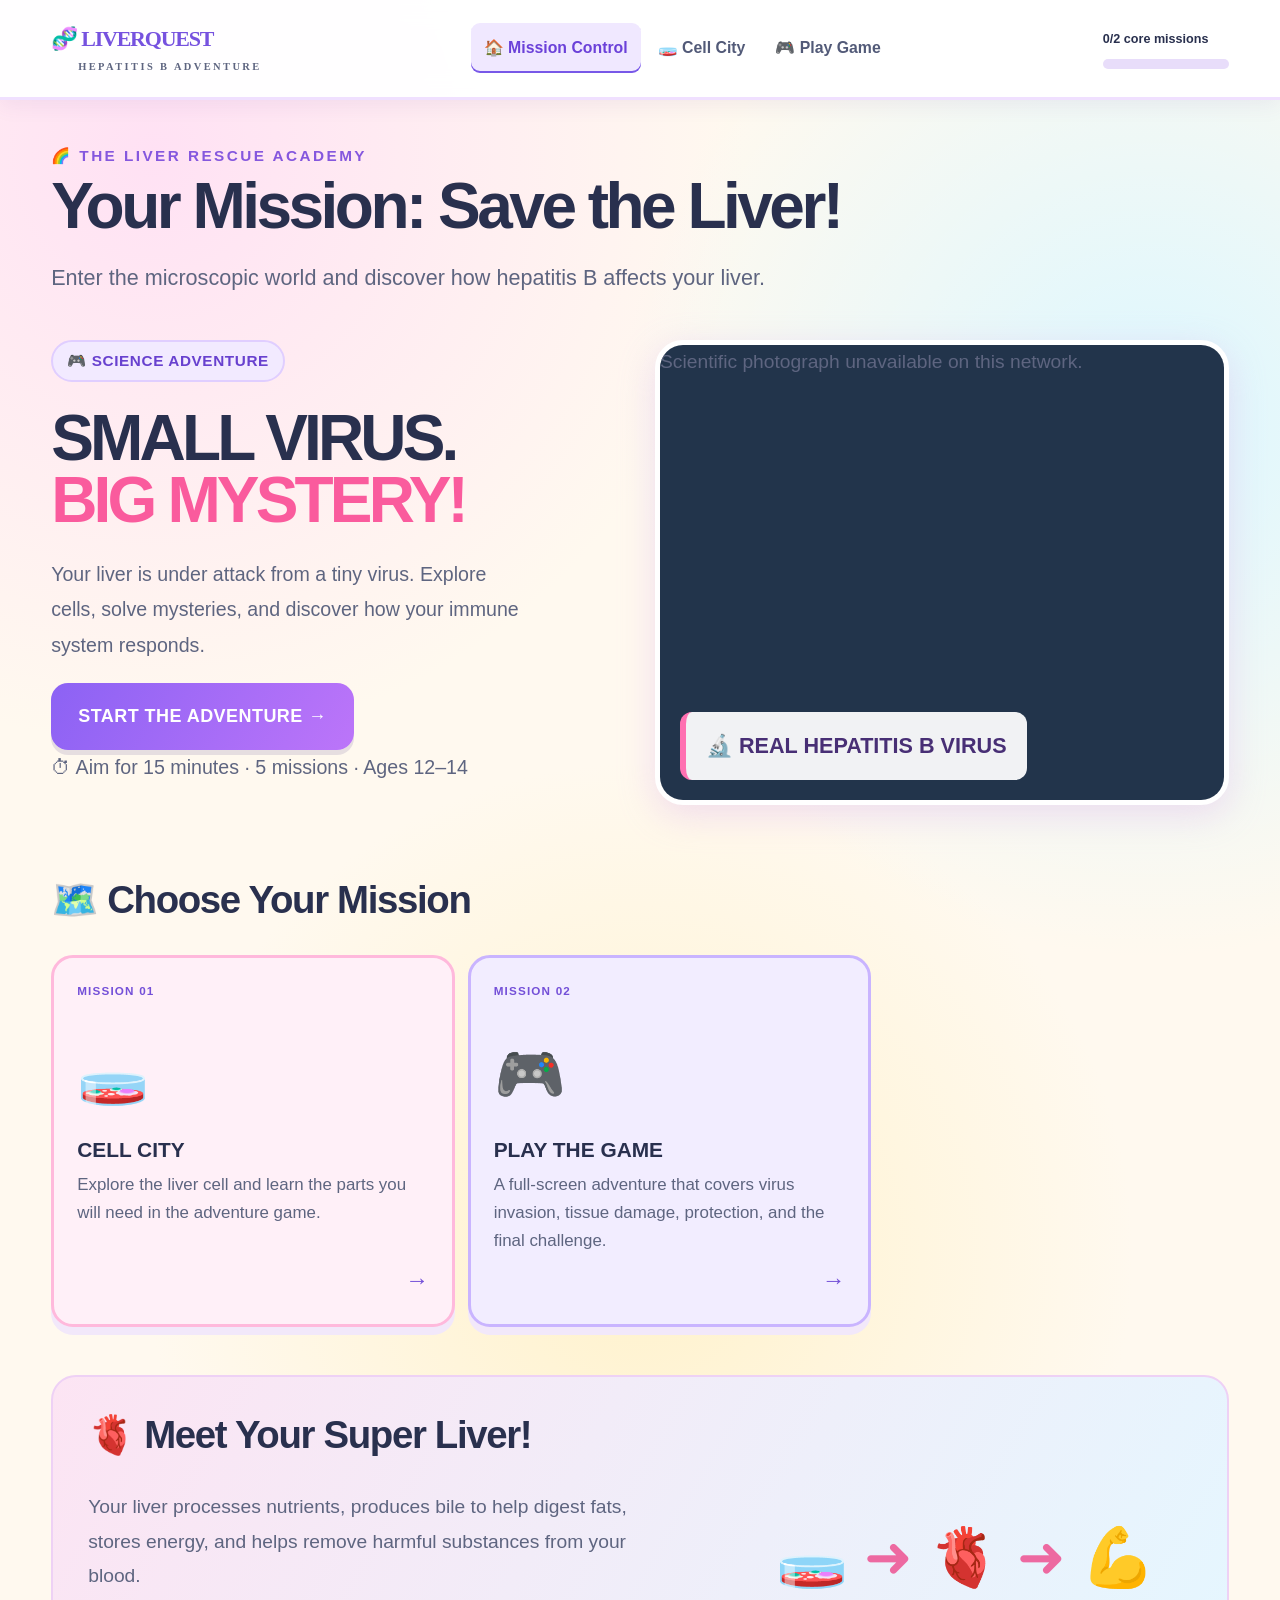
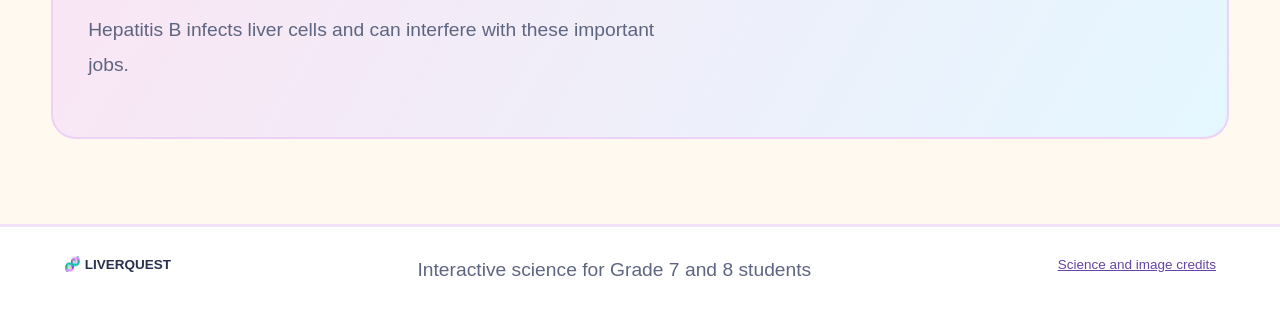
==== commit 8a55f697: "Add files via upload" ====
--- a/index.html
+++ b/index.html
@@ -1,10 +1,10 @@
-
 <!DOCTYPE html>
 <html lang="en">
 <head>
   <meta charset="UTF-8">
   <meta name="viewport" content="width=device-width, initial-scale=1.0">
-  <title>LiverQuest — Hepatitis B Adventure</title>
+  <meta name="description" content="LiverQuest: a Grade 7–8 hepatitis B science adventure">
+  <title>LiverQuest</title>
   <link rel="stylesheet" href="style.css">
 </head>
 <body>
--- a/style.css
+++ b/style.css
@@ -1486,3 +1486,46 @@
     grid-template-columns: 1fr;
   }
 }
+
+
+/* =========================================
+   THREE-PAGE ADVENTURE GAME STYLES
+   ========================================= */
+.mission-grid-three{grid-template-columns:repeat(2,minmax(0,1fr))!important;max-width:820px}
+.hbv-game-body .site{max-width:none}
+.game-topbar{position:sticky;top:0;z-index:15}
+.hbv-game-main{max-width:none!important;padding:28px clamp(16px,2.5vw,28px) 55px!important}
+.hbv-game-hero{display:flex;justify-content:space-between;align-items:end;gap:20px;margin-bottom:20px}
+.hbv-stage-dots{display:flex;gap:10px;flex-shrink:0}
+.hbv-stage-dots span{width:42px;height:42px;border-radius:50%;display:grid;place-items:center;background:#eee2fb;border:3px solid #cfbff4;color:#6b4dc4;font-weight:800}
+.hbv-stage-dots span.on{background:linear-gradient(135deg,#8c62f4,#ff7eb4);color:#fff;border-color:#fff;box-shadow:0 0 0 5px #e9defa}
+.hbv-game-shell{display:grid;grid-template-columns:320px minmax(0,1fr);gap:20px;align-items:start}
+.hbv-journal{position:sticky;top:98px;background:#fff;border:3px solid #eadcf9;border-radius:24px;padding:18px;box-shadow:0 10px 20px rgba(112,70,165,.08)}
+.hbv-journal h3{margin:0 0 10px;color:#6841cf}.hbv-journal p{font-size:.95rem}.hbv-journal-item,.hbv-mini-card{background:#faf6ff;border:2px solid #e6d8fa;border-radius:16px;padding:12px 14px;margin-top:12px}.hbv-journal-item strong,.hbv-mini-card strong{display:block;margin-bottom:6px;color:#5535b4}.hbv-journal-item p,.hbv-mini-card p{margin:0;font-size:.88rem;line-height:1.55}
+.hbv-world{min-height:780px;background:linear-gradient(145deg,#fefcff,#f8f1ff);border:3px solid #eadcf9;border-radius:28px;box-shadow:0 14px 35px rgba(112,70,165,.08);overflow:hidden}
+.hbv-stage{padding:18px}
+.hbv-card{background:#fff;border:3px solid #eadcf9;border-radius:24px;padding:22px;box-shadow:0 8px 20px rgba(112,70,165,.07)}
+.hbv-select-stage{padding:22px;display:grid;min-height:720px;place-items:center;background:radial-gradient(circle at 10% 10%,#ffeaf5,transparent 25%),radial-gradient(circle at 90% 14%,#e4f9ff,transparent 28%),linear-gradient(145deg,#fff,#f9f3ff)}
+.intro-card{max-width:1100px;width:100%;text-align:center}.intro-card h2{font-size:clamp(2rem,4vw,3.4rem);margin:10px 0 12px}
+.hbv-character-grid{display:grid;grid-template-columns:repeat(3,minmax(0,1fr));gap:18px;margin:22px 0 10px}
+.hbv-character-card{background:#fff8fd;border:3px solid #eadcf9;border-radius:22px;padding:18px;display:flex;flex-direction:column;align-items:center;gap:10px;min-height:290px;text-align:center;transition:.2s}
+.hbv-character-card.selected,.hbv-character-card:hover{transform:translateY(-4px);border-color:#8c62f4;box-shadow:0 8px 0 #f3eafd}
+.hbv-character-card strong{font-size:1.2rem;color:#433182}.hbv-character-card span{font-size:.9rem;line-height:1.5;color:#616985}.hbv-select-actions{margin-top:12px}
+.hbv-portrait{position:relative;width:110px;height:132px}.hbv-portrait.small{transform:scale(.82);transform-origin:center center}.hbv-portrait .head{position:absolute;left:50%;top:10px;transform:translateX(-50%);width:62px;height:62px;border-radius:50%;background:#ffe1c3;border:4px solid #fff;box-shadow:0 4px 0 rgba(0,0,0,.05), 0 0 0 5px var(--pc,#5be7dc)}.hbv-portrait.creature .head{background:var(--pc);width:72px;height:72px;top:4px;border-color:#e7d4ff}.hbv-portrait .eye{position:absolute;top:35px;width:8px;height:11px;border-radius:50%;background:#2e2a4a}.hbv-portrait.creature .eye{top:30px;background:#fff;width:14px;height:16px;border:3px solid #4d3d7d}.hbv-portrait .eye.left{left:38px}.hbv-portrait .eye.right{right:38px}.hbv-portrait.creature .eye.left{left:27px}.hbv-portrait.creature .eye.right{right:27px}.hbv-portrait .mouth{position:absolute;left:50%;top:53px;transform:translateX(-50%);width:20px;height:9px;border-bottom:4px solid #c25a77;border-radius:0 0 20px 20px}.hbv-portrait.creature .mouth{top:50px;border-bottom-color:#5a2e86;width:24px}.hbv-portrait .body{position:absolute;left:50%;bottom:0;transform:translateX(-50%);width:84px;height:68px;border-radius:24px 24px 18px 18px;background:var(--pc);border:4px solid #fff;box-shadow:0 5px 0 rgba(0,0,0,.05)}.hbv-portrait.explorer .body{border-radius:18px;background:linear-gradient(180deg,var(--pc),#ffb846)}.hbv-portrait.creature .body{background:var(--pc);width:92px;height:54px;border-radius:28px 28px 34px 34px}
+.hbv-virus-face{position:relative;width:84px;height:84px}.hbv-virus-face .virus-core{position:absolute;inset:18px;border-radius:50%;background:radial-gradient(circle at 35% 30%,#cda4ff,#8a56bf 70%);border:4px solid #fff}.hbv-virus-face:before{content:'';position:absolute;inset:4px;border-radius:50%;background:repeating-conic-gradient(from 0deg,#ef9ed4 0 8deg,transparent 8deg 22deg)}.hbv-virus-face .eye{position:absolute;top:32px;width:10px;height:12px;border-radius:50%;background:#fff;border:3px solid #48306f}.hbv-virus-face .eye.left{left:28px}.hbv-virus-face .eye.right{right:28px}.hbv-virus-face .mouth{position:absolute;left:50%;top:50px;transform:translateX(-50%);width:18px;height:8px;border-bottom:4px solid #52276f;border-radius:0 0 18px 18px}
+.hbv-scene-frame{background:#fff;border:3px solid #eadcf9;border-radius:28px;padding:16px;box-shadow:0 10px 20px rgba(112,70,165,.08)}.hbv-scene-ui{display:flex;justify-content:space-between;gap:14px;align-items:center;flex-wrap:wrap;padding:0 8px 12px}.hbv-scene-ui strong{color:#5e47b8}
+.hbv-cell-scene,.hbv-race-scene{position:relative;height:min(76vh,760px);min-height:560px;border-radius:24px;overflow:hidden;background:linear-gradient(145deg,#fff8fe,#f3efff)}
+.cell-bg-svg{position:absolute;inset:0}.cell-bg-svg svg{width:100%;height:100%}.scene-hero,.scene-virus,.hero-sprite,.virus-sprite{position:absolute;z-index:3;transition:left .08s linear, top .08s linear}.scene-hero{left:170px;top:440px}.scene-virus{top:265px;left:-20px;transition:left 1s linear, top 1s ease}.scene-virus.step-1{left:115px}.scene-virus.step-2{left:220px;top:300px}
+.scene-label{position:absolute;background:#fffdf0;border:2px solid #f1d781;color:#7f5a2a;padding:8px 12px;border-radius:999px;font-weight:700}.scene-label.membrane{left:100px;top:110px}.scene-label.nucleus{right:170px;top:150px}.scene-buttons{padding-top:12px;text-align:center}
+.hbv-hud-bar{display:flex;justify-content:space-between;align-items:center;gap:12px;flex-wrap:wrap;margin-bottom:10px;padding:12px 16px;border-radius:16px;background:#fff7dd;border:2px solid #f4dd8e;color:#5f5129;font-weight:700}.hud-right{display:flex;gap:18px;align-items:center}#hbv-hearts{color:#f26792;font-size:1.3rem}#hbv-boost{color:#825e19}
+.race-target{position:absolute;right:135px;top:145px;z-index:2;background:#dcf7ff;border:3px solid #9edcee;border-radius:999px;padding:8px 14px;font-weight:800;color:#2e718a;animation:bob 1.6s infinite}
+.obstacle{position:absolute;z-index:1;border-radius:45%}.obstacle.mito{background:linear-gradient(180deg,#ffc96a,#ffad54);border:4px solid #cf7439;box-shadow:inset 0 0 0 3px rgba(255,255,255,.28)}.obstacle.mito:before{content:'';position:absolute;inset:18% 12%;border-radius:50%;border:4px solid rgba(165,87,44,.75);border-top-color:transparent;border-left-color:transparent}.obstacle.er{background:transparent;border:none}.obstacle.er:before,.obstacle.er:after{content:'';position:absolute;left:4%;right:4%;height:22%;border-radius:999px;background:#8c83ff;border:4px solid #6a5ee5;top:14%}.obstacle.er:after{top:56%}.obstacle.lyso{background:#ffd968;border:4px solid #d7a13e}.obstacle.nucleus-hit{background:transparent}
+.hero-sprite,.virus-sprite{width:76px;height:88px}.hero-sprite{filter:drop-shadow(0 8px 8px rgba(0,0,0,.15))}.virus-sprite{width:88px;height:88px;filter:drop-shadow(0 8px 8px rgba(0,0,0,.18));animation:virusFloat 1.5s infinite ease-in-out}
+.hbv-controls-note{padding:12px 18px;color:#715d9a;font-size:.9rem}
+.hbv-dialog{position:fixed;inset:0;z-index:1000;display:grid;place-items:center;background:rgba(20,15,35,.58);backdrop-filter:blur(7px);padding:18px}.hbv-dialog-card{background:#fff;border:3px solid #eadcf9;border-radius:26px;max-width:900px;width:100%;padding:22px;display:grid;grid-template-columns:220px 1fr;gap:18px;box-shadow:0 18px 40px rgba(0,0,0,.18)}.hbv-dialog-portrait{display:grid;place-items:center;background:linear-gradient(145deg,#fff7fd,#f3efff);border-radius:20px}.hbv-dialog-name{color:#8b5bda;font-weight:800;letter-spacing:.06em;font-size:.82rem}.hbv-dialog-copy h3{font-size:2rem;margin:.35rem 0 .6rem}.hbv-dialog-copy p{font-size:1rem;line-height:1.7}.hbv-dialog-actions{display:flex;gap:12px;flex-wrap:wrap;margin-top:14px}
+.hbv-split-stage{display:grid;grid-template-columns:1.3fr .8fr;gap:18px}.tissue-board{position:relative;margin-top:10px}.tissue-main-art{border-radius:24px;overflow:hidden;border:3px solid #eadcf9;background:#fff}.clue{position:absolute;width:54px;height:54px;border-radius:50%;border:3px solid #fff;background:linear-gradient(135deg,#ff7eb4,#8c62f4);color:#fff;font-weight:900;box-shadow:0 0 0 8px rgba(255,255,255,.55),0 10px 14px rgba(0,0,0,.12);animation:pulse 1.8s infinite}.clue.done{background:linear-gradient(135deg,#7ce5cd,#59d6e7)}.clue.c1{left:9%;top:13%}.clue.c2{left:69%;top:24%}.clue.c3{left:58%;top:59%}.clue.c4{left:22%;top:72%}.tissue-result{margin-top:14px;background:#faf6ff;border:2px solid #e6d8fa;border-radius:16px;padding:14px}.tissue-result p{margin:.5rem 0 0}.detective-board h3{margin-bottom:10px;color:#5535b4}.evidence-list{display:grid;gap:10px}.evidence-item{background:#f9f5ff;border:2px dashed #d8c4fb;border-radius:16px;padding:12px}
+.hbv-grid-3{display:grid;grid-template-columns:repeat(3,minmax(0,1fr));gap:16px}.lab-panel.solved{border-color:#81e7c9;box-shadow:0 0 0 5px #e3fbf3 inset}.lab-options,.tool-buttons,.final-options{display:grid;gap:10px;margin-top:10px}.lab-chip{padding:14px 16px;border-radius:16px;border:3px solid #e2d2fb;background:#faf6ff;color:#473a7c;font-weight:700;text-align:left}.lab-chip:hover,.lab-chip.chosen{border-color:#8c62f4;background:#f1e8ff}.lab-feedback{min-height:44px;padding-top:10px;color:#6b558f;font-weight:700}.lab-feedback.good{color:#2b8f5d}.time-visual{min-height:170px;border-radius:18px;border:3px solid #eadcf9;display:grid;place-items:center;background:#fff8fd;margin-top:10px}.time-cells{display:grid;grid-template-columns:repeat(4,1fr);gap:10px;width:80%}.tc{height:36px;border-radius:38%;display:block;border:3px solid #fff}.tc.healthy{background:#f8b3c3}.time-visual.inflamed .tc{background:#f0a37b}.tc.inflamed{background:#f0a37b}.time-visual.scarred .tc{background:#ead6aa}.tc.scarred{background:#ead6aa}.lab-footer-next{text-align:center;margin-top:18px}
+.final-card{max-width:900px;margin:auto}.final-q{background:#faf6ff;border:2px solid #e6d8fa;border-radius:20px;padding:16px}.final-summary{background:#effff8;border:2px solid #b8eed7;border-radius:18px;padding:16px;margin-top:12px}
+@keyframes pulse{50%{transform:scale(1.08)}}@keyframes bob{50%{transform:translateY(-6px)}}@keyframes virusFloat{50%{transform:translateY(-6px)}}
+@media (max-width: 1100px){.hbv-game-shell{grid-template-columns:1fr}.hbv-journal{position:static}.hbv-grid-3,.hbv-split-stage{grid-template-columns:1fr}.hbv-dialog-card{grid-template-columns:1fr}.hbv-stage-dots{display:none}}
+@media (max-width: 760px){.mission-grid-three{grid-template-columns:1fr!important}.hbv-character-grid{grid-template-columns:1fr}.hbv-cell-scene,.hbv-race-scene{min-height:430px;height:65vh}.hbv-dialog-copy h3{font-size:1.45rem}.hbv-game-main{padding-left:10px!important;padding-right:10px!important}.hbv-stage{padding:10px}.hbv-world{border-radius:18px}.hbv-card{padding:16px}.scene-label{font-size:.72rem}.hero-sprite,.virus-sprite{width:68px;height:76px}}
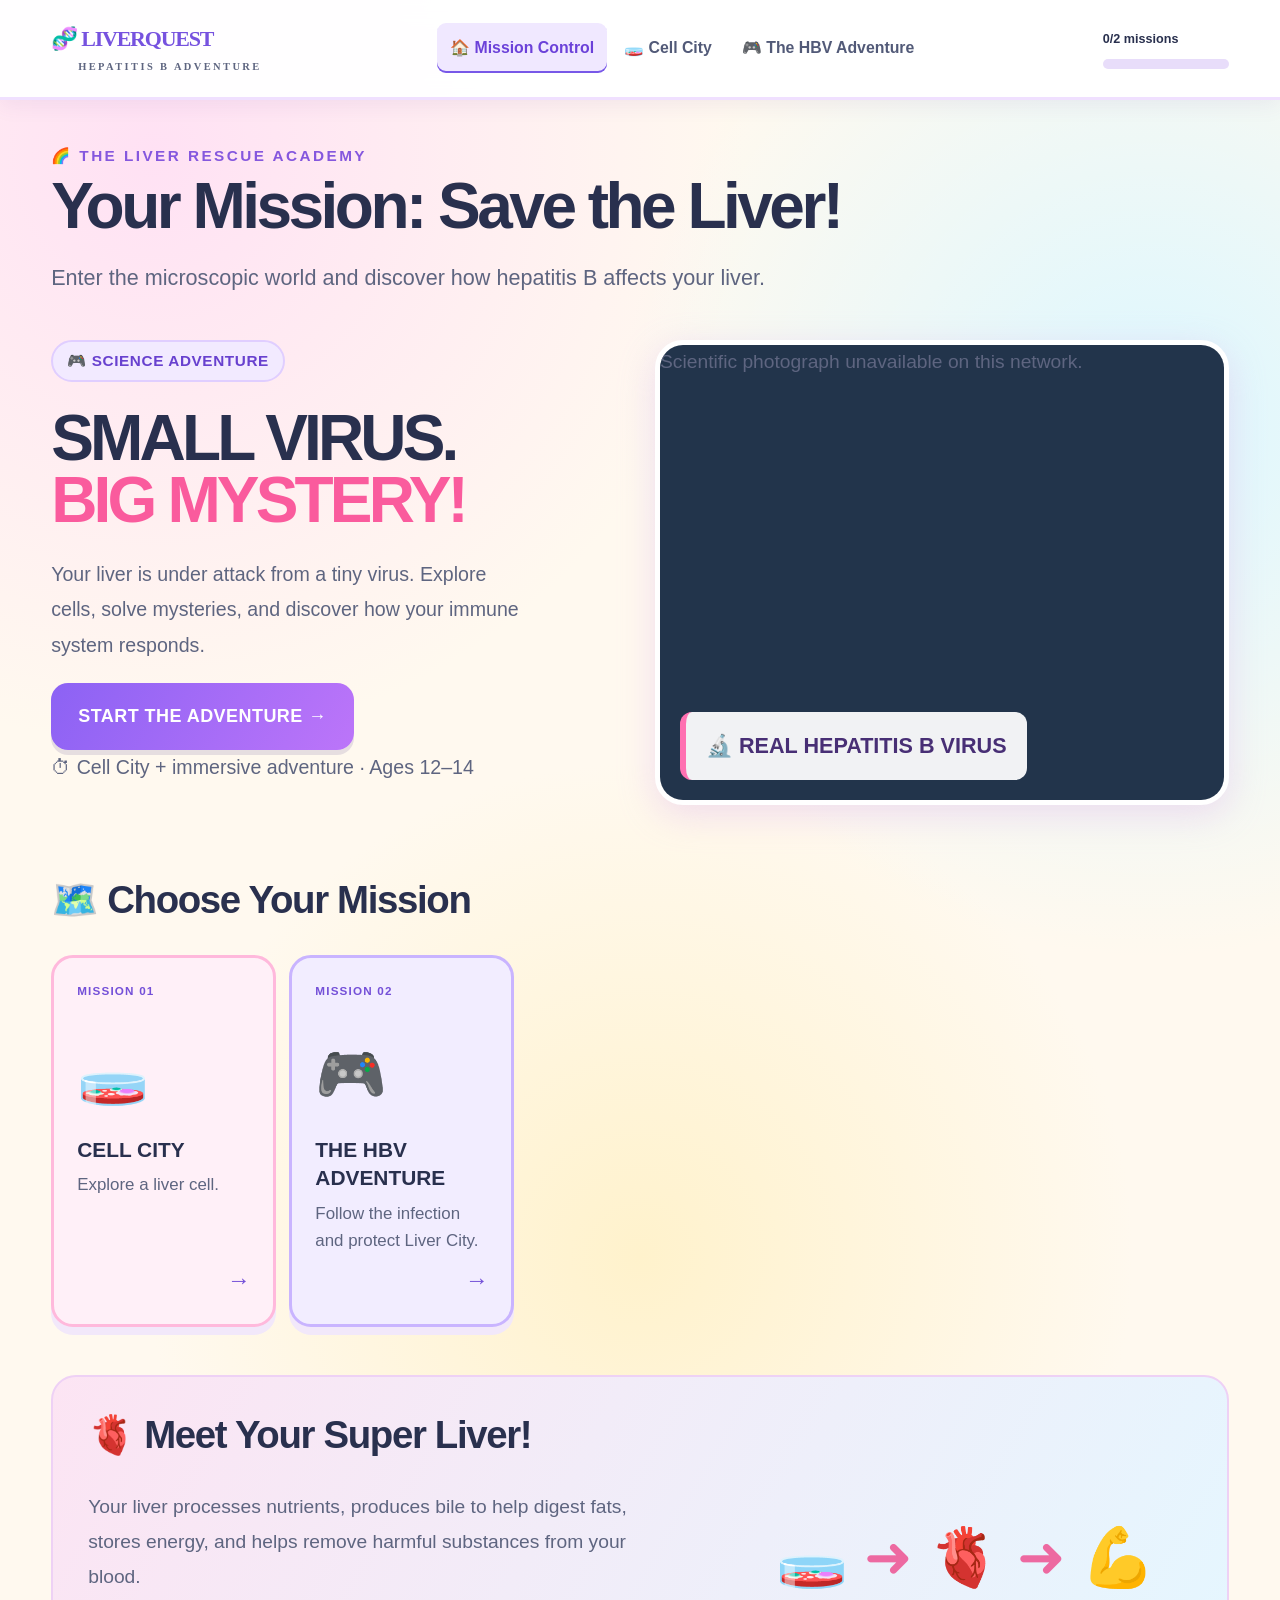
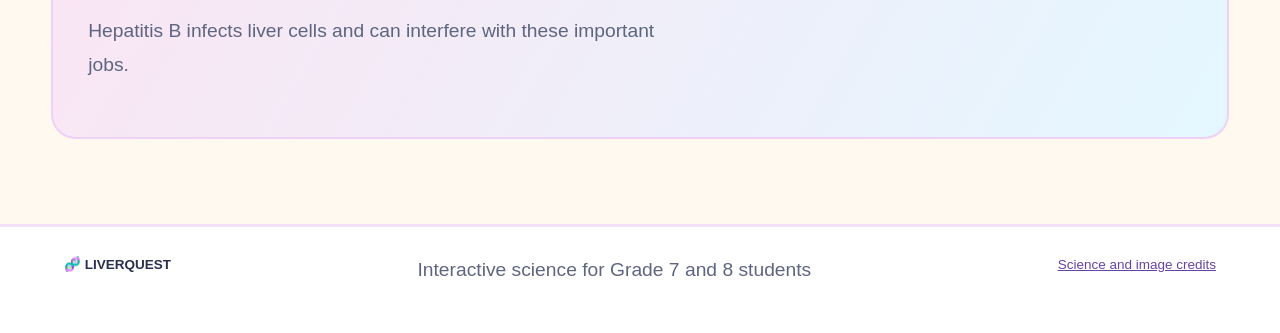
==== commit 5770df96: "Add files via upload" ====
--- a/index.html
+++ b/index.html
@@ -4,7 +4,7 @@
   <meta charset="UTF-8">
   <meta name="viewport" content="width=device-width, initial-scale=1.0">
   <meta name="description" content="LiverQuest: a Grade 7–8 hepatitis B science adventure">
-  <title>LiverQuest</title>
+  <title>LiverQuest | Index</title>
   <link rel="stylesheet" href="style.css">
 </head>
 <body>
--- a/style.css
+++ b/style.css
@@ -1486,46 +1486,3 @@
     grid-template-columns: 1fr;
   }
 }
-
-
-/* =========================================
-   THREE-PAGE ADVENTURE GAME STYLES
-   ========================================= */
-.mission-grid-three{grid-template-columns:repeat(2,minmax(0,1fr))!important;max-width:820px}
-.hbv-game-body .site{max-width:none}
-.game-topbar{position:sticky;top:0;z-index:15}
-.hbv-game-main{max-width:none!important;padding:28px clamp(16px,2.5vw,28px) 55px!important}
-.hbv-game-hero{display:flex;justify-content:space-between;align-items:end;gap:20px;margin-bottom:20px}
-.hbv-stage-dots{display:flex;gap:10px;flex-shrink:0}
-.hbv-stage-dots span{width:42px;height:42px;border-radius:50%;display:grid;place-items:center;background:#eee2fb;border:3px solid #cfbff4;color:#6b4dc4;font-weight:800}
-.hbv-stage-dots span.on{background:linear-gradient(135deg,#8c62f4,#ff7eb4);color:#fff;border-color:#fff;box-shadow:0 0 0 5px #e9defa}
-.hbv-game-shell{display:grid;grid-template-columns:320px minmax(0,1fr);gap:20px;align-items:start}
-.hbv-journal{position:sticky;top:98px;background:#fff;border:3px solid #eadcf9;border-radius:24px;padding:18px;box-shadow:0 10px 20px rgba(112,70,165,.08)}
-.hbv-journal h3{margin:0 0 10px;color:#6841cf}.hbv-journal p{font-size:.95rem}.hbv-journal-item,.hbv-mini-card{background:#faf6ff;border:2px solid #e6d8fa;border-radius:16px;padding:12px 14px;margin-top:12px}.hbv-journal-item strong,.hbv-mini-card strong{display:block;margin-bottom:6px;color:#5535b4}.hbv-journal-item p,.hbv-mini-card p{margin:0;font-size:.88rem;line-height:1.55}
-.hbv-world{min-height:780px;background:linear-gradient(145deg,#fefcff,#f8f1ff);border:3px solid #eadcf9;border-radius:28px;box-shadow:0 14px 35px rgba(112,70,165,.08);overflow:hidden}
-.hbv-stage{padding:18px}
-.hbv-card{background:#fff;border:3px solid #eadcf9;border-radius:24px;padding:22px;box-shadow:0 8px 20px rgba(112,70,165,.07)}
-.hbv-select-stage{padding:22px;display:grid;min-height:720px;place-items:center;background:radial-gradient(circle at 10% 10%,#ffeaf5,transparent 25%),radial-gradient(circle at 90% 14%,#e4f9ff,transparent 28%),linear-gradient(145deg,#fff,#f9f3ff)}
-.intro-card{max-width:1100px;width:100%;text-align:center}.intro-card h2{font-size:clamp(2rem,4vw,3.4rem);margin:10px 0 12px}
-.hbv-character-grid{display:grid;grid-template-columns:repeat(3,minmax(0,1fr));gap:18px;margin:22px 0 10px}
-.hbv-character-card{background:#fff8fd;border:3px solid #eadcf9;border-radius:22px;padding:18px;display:flex;flex-direction:column;align-items:center;gap:10px;min-height:290px;text-align:center;transition:.2s}
-.hbv-character-card.selected,.hbv-character-card:hover{transform:translateY(-4px);border-color:#8c62f4;box-shadow:0 8px 0 #f3eafd}
-.hbv-character-card strong{font-size:1.2rem;color:#433182}.hbv-character-card span{font-size:.9rem;line-height:1.5;color:#616985}.hbv-select-actions{margin-top:12px}
-.hbv-portrait{position:relative;width:110px;height:132px}.hbv-portrait.small{transform:scale(.82);transform-origin:center center}.hbv-portrait .head{position:absolute;left:50%;top:10px;transform:translateX(-50%);width:62px;height:62px;border-radius:50%;background:#ffe1c3;border:4px solid #fff;box-shadow:0 4px 0 rgba(0,0,0,.05), 0 0 0 5px var(--pc,#5be7dc)}.hbv-portrait.creature .head{background:var(--pc);width:72px;height:72px;top:4px;border-color:#e7d4ff}.hbv-portrait .eye{position:absolute;top:35px;width:8px;height:11px;border-radius:50%;background:#2e2a4a}.hbv-portrait.creature .eye{top:30px;background:#fff;width:14px;height:16px;border:3px solid #4d3d7d}.hbv-portrait .eye.left{left:38px}.hbv-portrait .eye.right{right:38px}.hbv-portrait.creature .eye.left{left:27px}.hbv-portrait.creature .eye.right{right:27px}.hbv-portrait .mouth{position:absolute;left:50%;top:53px;transform:translateX(-50%);width:20px;height:9px;border-bottom:4px solid #c25a77;border-radius:0 0 20px 20px}.hbv-portrait.creature .mouth{top:50px;border-bottom-color:#5a2e86;width:24px}.hbv-portrait .body{position:absolute;left:50%;bottom:0;transform:translateX(-50%);width:84px;height:68px;border-radius:24px 24px 18px 18px;background:var(--pc);border:4px solid #fff;box-shadow:0 5px 0 rgba(0,0,0,.05)}.hbv-portrait.explorer .body{border-radius:18px;background:linear-gradient(180deg,var(--pc),#ffb846)}.hbv-portrait.creature .body{background:var(--pc);width:92px;height:54px;border-radius:28px 28px 34px 34px}
-.hbv-virus-face{position:relative;width:84px;height:84px}.hbv-virus-face .virus-core{position:absolute;inset:18px;border-radius:50%;background:radial-gradient(circle at 35% 30%,#cda4ff,#8a56bf 70%);border:4px solid #fff}.hbv-virus-face:before{content:'';position:absolute;inset:4px;border-radius:50%;background:repeating-conic-gradient(from 0deg,#ef9ed4 0 8deg,transparent 8deg 22deg)}.hbv-virus-face .eye{position:absolute;top:32px;width:10px;height:12px;border-radius:50%;background:#fff;border:3px solid #48306f}.hbv-virus-face .eye.left{left:28px}.hbv-virus-face .eye.right{right:28px}.hbv-virus-face .mouth{position:absolute;left:50%;top:50px;transform:translateX(-50%);width:18px;height:8px;border-bottom:4px solid #52276f;border-radius:0 0 18px 18px}
-.hbv-scene-frame{background:#fff;border:3px solid #eadcf9;border-radius:28px;padding:16px;box-shadow:0 10px 20px rgba(112,70,165,.08)}.hbv-scene-ui{display:flex;justify-content:space-between;gap:14px;align-items:center;flex-wrap:wrap;padding:0 8px 12px}.hbv-scene-ui strong{color:#5e47b8}
-.hbv-cell-scene,.hbv-race-scene{position:relative;height:min(76vh,760px);min-height:560px;border-radius:24px;overflow:hidden;background:linear-gradient(145deg,#fff8fe,#f3efff)}
-.cell-bg-svg{position:absolute;inset:0}.cell-bg-svg svg{width:100%;height:100%}.scene-hero,.scene-virus,.hero-sprite,.virus-sprite{position:absolute;z-index:3;transition:left .08s linear, top .08s linear}.scene-hero{left:170px;top:440px}.scene-virus{top:265px;left:-20px;transition:left 1s linear, top 1s ease}.scene-virus.step-1{left:115px}.scene-virus.step-2{left:220px;top:300px}
-.scene-label{position:absolute;background:#fffdf0;border:2px solid #f1d781;color:#7f5a2a;padding:8px 12px;border-radius:999px;font-weight:700}.scene-label.membrane{left:100px;top:110px}.scene-label.nucleus{right:170px;top:150px}.scene-buttons{padding-top:12px;text-align:center}
-.hbv-hud-bar{display:flex;justify-content:space-between;align-items:center;gap:12px;flex-wrap:wrap;margin-bottom:10px;padding:12px 16px;border-radius:16px;background:#fff7dd;border:2px solid #f4dd8e;color:#5f5129;font-weight:700}.hud-right{display:flex;gap:18px;align-items:center}#hbv-hearts{color:#f26792;font-size:1.3rem}#hbv-boost{color:#825e19}
-.race-target{position:absolute;right:135px;top:145px;z-index:2;background:#dcf7ff;border:3px solid #9edcee;border-radius:999px;padding:8px 14px;font-weight:800;color:#2e718a;animation:bob 1.6s infinite}
-.obstacle{position:absolute;z-index:1;border-radius:45%}.obstacle.mito{background:linear-gradient(180deg,#ffc96a,#ffad54);border:4px solid #cf7439;box-shadow:inset 0 0 0 3px rgba(255,255,255,.28)}.obstacle.mito:before{content:'';position:absolute;inset:18% 12%;border-radius:50%;border:4px solid rgba(165,87,44,.75);border-top-color:transparent;border-left-color:transparent}.obstacle.er{background:transparent;border:none}.obstacle.er:before,.obstacle.er:after{content:'';position:absolute;left:4%;right:4%;height:22%;border-radius:999px;background:#8c83ff;border:4px solid #6a5ee5;top:14%}.obstacle.er:after{top:56%}.obstacle.lyso{background:#ffd968;border:4px solid #d7a13e}.obstacle.nucleus-hit{background:transparent}
-.hero-sprite,.virus-sprite{width:76px;height:88px}.hero-sprite{filter:drop-shadow(0 8px 8px rgba(0,0,0,.15))}.virus-sprite{width:88px;height:88px;filter:drop-shadow(0 8px 8px rgba(0,0,0,.18));animation:virusFloat 1.5s infinite ease-in-out}
-.hbv-controls-note{padding:12px 18px;color:#715d9a;font-size:.9rem}
-.hbv-dialog{position:fixed;inset:0;z-index:1000;display:grid;place-items:center;background:rgba(20,15,35,.58);backdrop-filter:blur(7px);padding:18px}.hbv-dialog-card{background:#fff;border:3px solid #eadcf9;border-radius:26px;max-width:900px;width:100%;padding:22px;display:grid;grid-template-columns:220px 1fr;gap:18px;box-shadow:0 18px 40px rgba(0,0,0,.18)}.hbv-dialog-portrait{display:grid;place-items:center;background:linear-gradient(145deg,#fff7fd,#f3efff);border-radius:20px}.hbv-dialog-name{color:#8b5bda;font-weight:800;letter-spacing:.06em;font-size:.82rem}.hbv-dialog-copy h3{font-size:2rem;margin:.35rem 0 .6rem}.hbv-dialog-copy p{font-size:1rem;line-height:1.7}.hbv-dialog-actions{display:flex;gap:12px;flex-wrap:wrap;margin-top:14px}
-.hbv-split-stage{display:grid;grid-template-columns:1.3fr .8fr;gap:18px}.tissue-board{position:relative;margin-top:10px}.tissue-main-art{border-radius:24px;overflow:hidden;border:3px solid #eadcf9;background:#fff}.clue{position:absolute;width:54px;height:54px;border-radius:50%;border:3px solid #fff;background:linear-gradient(135deg,#ff7eb4,#8c62f4);color:#fff;font-weight:900;box-shadow:0 0 0 8px rgba(255,255,255,.55),0 10px 14px rgba(0,0,0,.12);animation:pulse 1.8s infinite}.clue.done{background:linear-gradient(135deg,#7ce5cd,#59d6e7)}.clue.c1{left:9%;top:13%}.clue.c2{left:69%;top:24%}.clue.c3{left:58%;top:59%}.clue.c4{left:22%;top:72%}.tissue-result{margin-top:14px;background:#faf6ff;border:2px solid #e6d8fa;border-radius:16px;padding:14px}.tissue-result p{margin:.5rem 0 0}.detective-board h3{margin-bottom:10px;color:#5535b4}.evidence-list{display:grid;gap:10px}.evidence-item{background:#f9f5ff;border:2px dashed #d8c4fb;border-radius:16px;padding:12px}
-.hbv-grid-3{display:grid;grid-template-columns:repeat(3,minmax(0,1fr));gap:16px}.lab-panel.solved{border-color:#81e7c9;box-shadow:0 0 0 5px #e3fbf3 inset}.lab-options,.tool-buttons,.final-options{display:grid;gap:10px;margin-top:10px}.lab-chip{padding:14px 16px;border-radius:16px;border:3px solid #e2d2fb;background:#faf6ff;color:#473a7c;font-weight:700;text-align:left}.lab-chip:hover,.lab-chip.chosen{border-color:#8c62f4;background:#f1e8ff}.lab-feedback{min-height:44px;padding-top:10px;color:#6b558f;font-weight:700}.lab-feedback.good{color:#2b8f5d}.time-visual{min-height:170px;border-radius:18px;border:3px solid #eadcf9;display:grid;place-items:center;background:#fff8fd;margin-top:10px}.time-cells{display:grid;grid-template-columns:repeat(4,1fr);gap:10px;width:80%}.tc{height:36px;border-radius:38%;display:block;border:3px solid #fff}.tc.healthy{background:#f8b3c3}.time-visual.inflamed .tc{background:#f0a37b}.tc.inflamed{background:#f0a37b}.time-visual.scarred .tc{background:#ead6aa}.tc.scarred{background:#ead6aa}.lab-footer-next{text-align:center;margin-top:18px}
-.final-card{max-width:900px;margin:auto}.final-q{background:#faf6ff;border:2px solid #e6d8fa;border-radius:20px;padding:16px}.final-summary{background:#effff8;border:2px solid #b8eed7;border-radius:18px;padding:16px;margin-top:12px}
-@keyframes pulse{50%{transform:scale(1.08)}}@keyframes bob{50%{transform:translateY(-6px)}}@keyframes virusFloat{50%{transform:translateY(-6px)}}
-@media (max-width: 1100px){.hbv-game-shell{grid-template-columns:1fr}.hbv-journal{position:static}.hbv-grid-3,.hbv-split-stage{grid-template-columns:1fr}.hbv-dialog-card{grid-template-columns:1fr}.hbv-stage-dots{display:none}}
-@media (max-width: 760px){.mission-grid-three{grid-template-columns:1fr!important}.hbv-character-grid{grid-template-columns:1fr}.hbv-cell-scene,.hbv-race-scene{min-height:430px;height:65vh}.hbv-dialog-copy h3{font-size:1.45rem}.hbv-game-main{padding-left:10px!important;padding-right:10px!important}.hbv-stage{padding:10px}.hbv-world{border-radius:18px}.hbv-card{padding:16px}.scene-label{font-size:.72rem}.hero-sprite,.virus-sprite{width:68px;height:76px}}
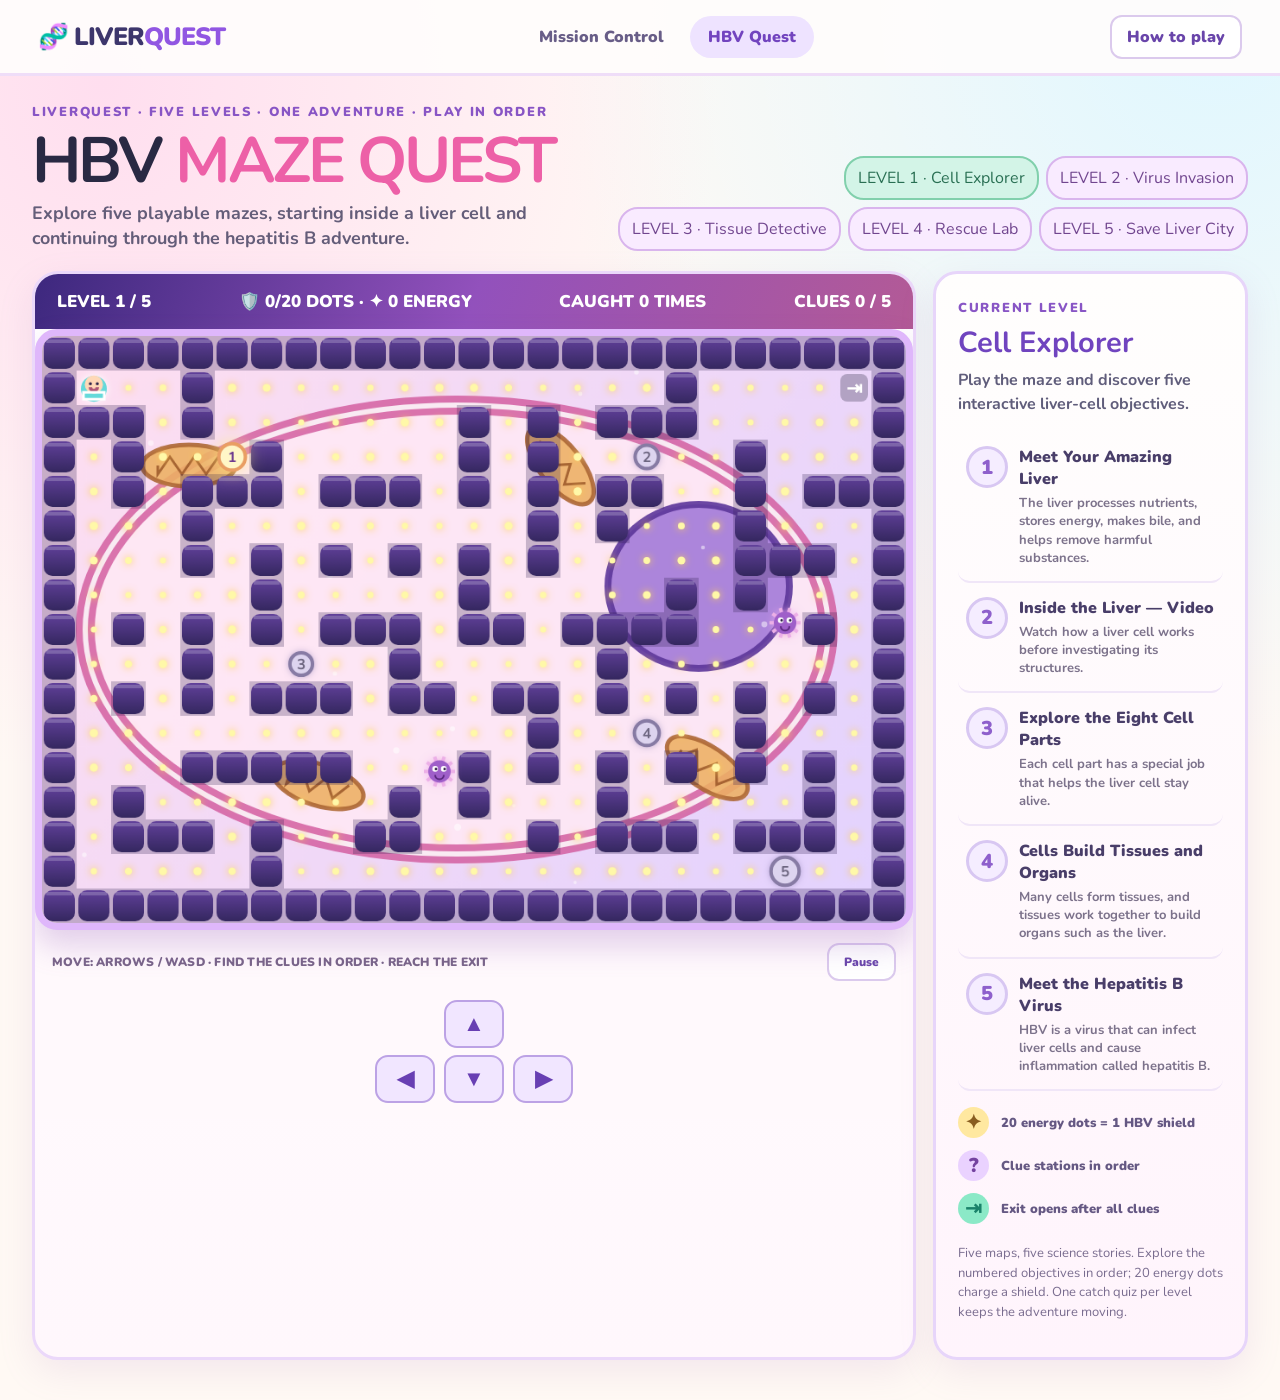
==== commit 9f83f09f: "Update index.html to include redirection script Redirect to invasion.html on page load." ====
--- a/index.html
+++ b/index.html
@@ -2,13 +2,11 @@
 <html lang="en">
 <head>
   <meta charset="UTF-8">
-  <meta name="viewport" content="width=device-width, initial-scale=1.0">
-  <meta name="description" content="LiverQuest: a Grade 7–8 hepatitis B science adventure">
-  <title>LiverQuest | Index</title>
-  <link rel="stylesheet" href="style.css">
+  <meta name="viewport" content="width=device-width, initial-scale=1">
+  <title>LiverQuest</title>
+  <script>
+    window.location.replace("invasion.html");
+  </script>
 </head>
-<body>
-  <div id="app"></div>
-  <script src="site.js"></script>
-</body>
+<body></body>
 </html>
